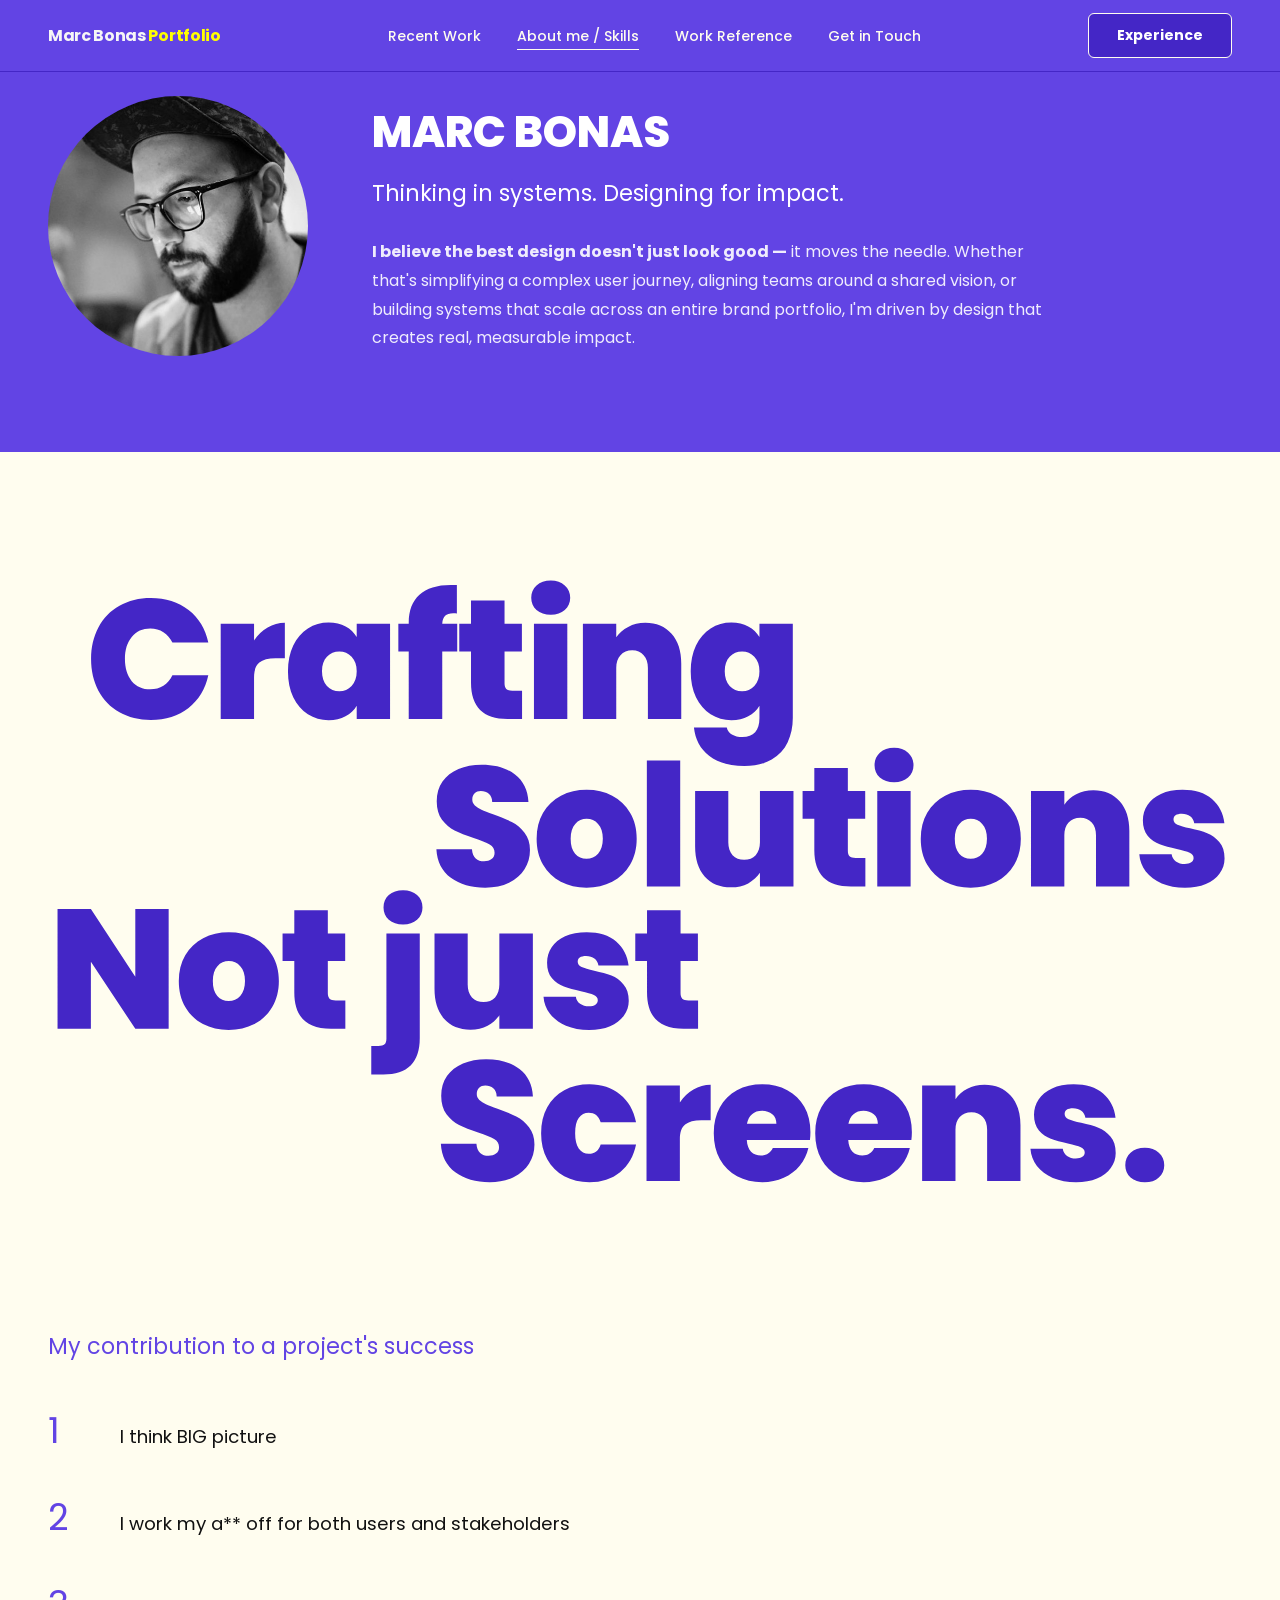
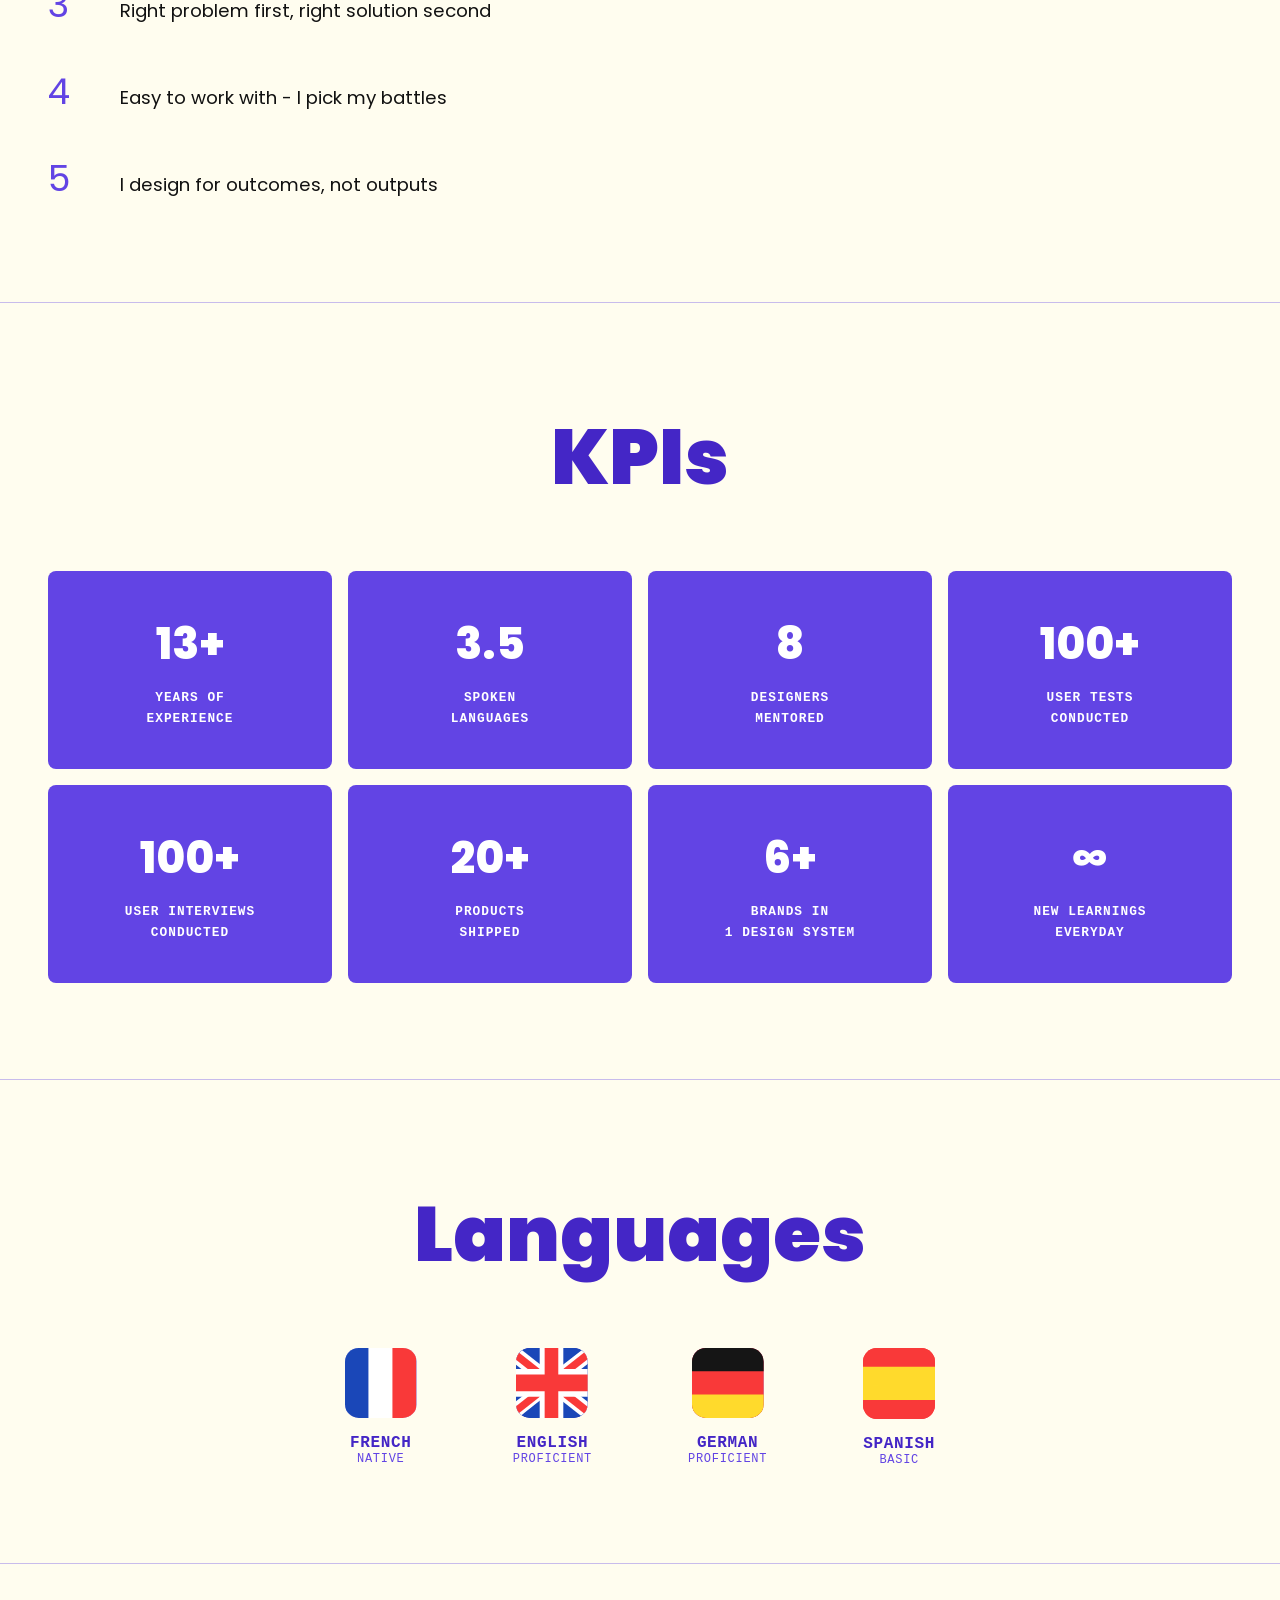
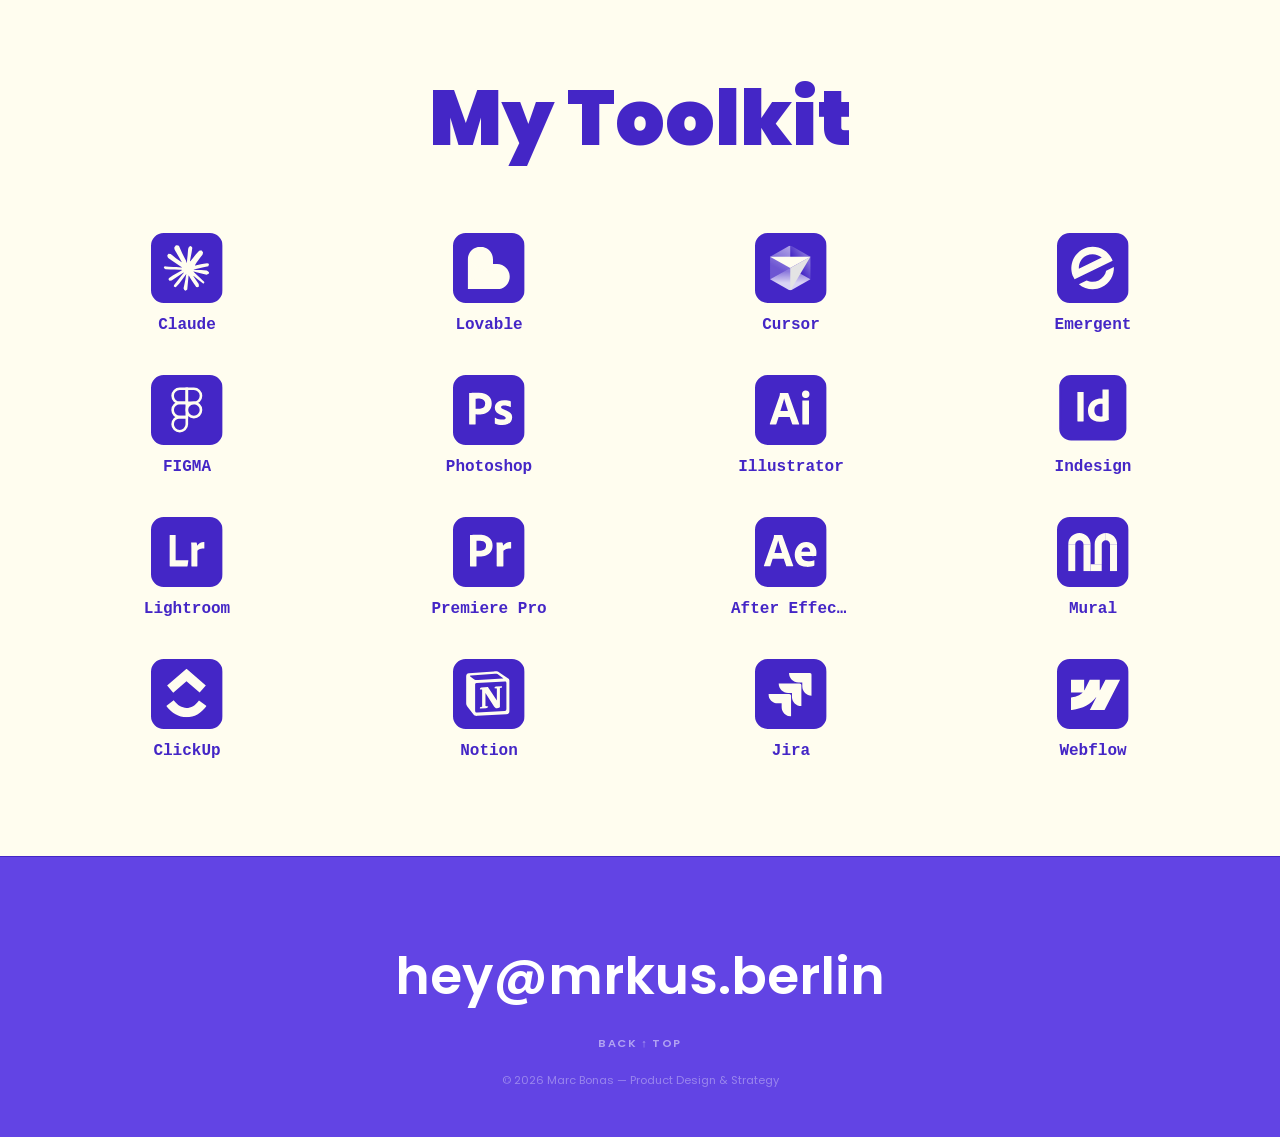
==== about.html @ 6477049e "Build out full case study, about, and work reference pages Adds the remaining case studies (Backen.d" ====
<!DOCTYPE html>
<html lang="en">
<head>
  <meta charset="UTF-8">
  <meta name="viewport" content="width=device-width, initial-scale=1.0">
  <title>Marc Bonas — About me / Skills</title>
  <link rel="preconnect" href="https://fonts.googleapis.com">
  <link rel="preconnect" href="https://fonts.gstatic.com" crossorigin>
  <link href="https://fonts.googleapis.com/css2?family=Poppins:ital,wght@0,400;0,500;0,600;0,700;0,800;0,900;1,700&display=swap" rel="stylesheet">
  <link rel="stylesheet" href="css/style.css">
</head>
<body>

  <!-- NAVBAR -->
  <nav class="navbar">
    <a href="index.html" class="logo">Marc Bonas <span class="logo-accent">Portfolio</span></a>
    <ul class="nav-links">
      <li><a href="index.html#recent-work">Recent Work</a></li>
      <li><a href="about.html">About me / Skills</a></li>
      <li><a href="work-reference.html">Work Reference</a></li>
      <li><a href="mailto:hey@mrkus.berlin">Get in Touch</a></li>
    </ul>
    <a href="cv.html" class="btn-nav">Experience</a>
    <button class="hamburger" aria-label="Toggle menu">
      <span></span><span></span><span></span>
    </button>
  </nav>

  <!-- HERO -->
  <section class="am-hero">
    <img class="am-photo" src="assets/images/profile.png" alt="Marc Bonas">
    <div class="am-hero-text">
      <h1>MARC BONAS</h1>
      <p class="am-tagline">Thinking in systems. Designing for impact.</p>
      <p class="am-bio"><strong>I believe the best design doesn't just look good —</strong> it moves the needle. Whether that's simplifying a complex user journey, aligning teams around a shared vision, or building systems that scale across an entire brand portfolio, I'm driven by design that creates real, measurable impact.</p>
    </div>
  </section>

  <!-- CRAFTING SOLUTIONS NOT JUST SCREENS (SVG) -->
  <section class="am-headline">
    <img class="am-headline-svg" src="assets/images/solutions-screens.svg" alt="Crafting Solutions Not Just Screens.">
  </section>

  <!-- CONTRIBUTION LIST -->
  <section class="am-contribution">
    <div class="am-contribution-inner">
      <p class="am-contribution-sub">My contribution to a project's success</p>
      <ol class="am-list">
        <li><span class="am-list-num">1</span><span class="am-list-text">I think BIG picture</span></li>
        <li><span class="am-list-num">2</span><span class="am-list-text">I work my a** off for both users and stakeholders</span></li>
        <li><span class="am-list-num">3</span><span class="am-list-text">Right problem first, right solution second</span></li>
        <li><span class="am-list-num">4</span><span class="am-list-text">Easy to work with - I pick my battles</span></li>
        <li><span class="am-list-num">5</span><span class="am-list-text">I design for outcomes, not outputs</span></li>
      </ol>
    </div>
  </section>

  <hr class="am-divider">

  <!-- KPIS -->
  <section class="am-kpis">
    <div class="am-kpis-inner">
      <h2>KPIs</h2>
      <div class="am-kpi-grid">
        <div class="am-kpi-card">
          <p class="am-kpi-val">13+</p>
          <p class="am-kpi-label">Years of<br>experience</p>
        </div>
        <div class="am-kpi-card">
          <p class="am-kpi-val">3.5</p>
          <p class="am-kpi-label">Spoken<br>languages</p>
        </div>
        <div class="am-kpi-card">
          <p class="am-kpi-val">8</p>
          <p class="am-kpi-label">Designers<br>mentored</p>
        </div>
        <div class="am-kpi-card">
          <p class="am-kpi-val">100+</p>
          <p class="am-kpi-label">User tests<br>conducted</p>
        </div>
        <div class="am-kpi-card">
          <p class="am-kpi-val">100+</p>
          <p class="am-kpi-label">User interviews<br>conducted</p>
        </div>
        <div class="am-kpi-card">
          <p class="am-kpi-val">20+</p>
          <p class="am-kpi-label">Products<br>shipped</p>
        </div>
        <div class="am-kpi-card">
          <p class="am-kpi-val">6+</p>
          <p class="am-kpi-label">Brands in<br>1 design system</p>
        </div>
        <div class="am-kpi-card">
          <p class="am-kpi-val">∞</p>
          <p class="am-kpi-label">New learnings<br>everyday</p>
        </div>
      </div>
    </div>
  </section>

  <hr class="am-divider">

  <!-- LANGUAGES -->
  <section class="am-languages">
    <div class="am-languages-inner">
      <h2>Languages</h2>
      <div class="am-lang-grid">
        <div class="am-lang-item">
          <img class="am-flag" src="assets/images/flags/french_flag.svg" alt="French flag">
          <p class="am-lang-name">French</p>
          <p class="am-lang-level">Native</p>
        </div>
        <div class="am-lang-item">
          <img class="am-flag" src="assets/images/flags/english_flag.svg" alt="English flag">
          <p class="am-lang-name">English</p>
          <p class="am-lang-level">Proficient</p>
        </div>
        <div class="am-lang-item">
          <img class="am-flag" src="assets/images/flags/german_flag.svg" alt="German flag">
          <p class="am-lang-name">German</p>
          <p class="am-lang-level">Proficient</p>
        </div>
        <div class="am-lang-item">
          <img class="am-flag" src="assets/images/flags/spanish_flag.svg" alt="Spanish flag">
          <p class="am-lang-name">Spanish</p>
          <p class="am-lang-level">Basic</p>
        </div>
      </div>
    </div>
  </section>

  <hr class="am-divider">

  <!-- MY TOOLKIT -->
  <section class="am-toolkit">
    <div class="am-toolkit-inner">
      <h2>My Toolkit</h2>
      <div class="am-tool-grid">
        <div class="am-tool-item"><img src="assets/toolkit/svg/claude.svg" alt="Claude"><p>Claude</p></div>
        <div class="am-tool-item"><img src="assets/toolkit/svg/lovable.svg" alt="Lovable"><p>Lovable</p></div>
        <div class="am-tool-item"><img src="assets/toolkit/svg/cursor.svg" alt="Cursor"><p>Cursor</p></div>
        <div class="am-tool-item"><img src="assets/toolkit/svg/emergent.svg" alt="Emergent"><p>Emergent</p></div>
        <div class="am-tool-item"><img src="assets/toolkit/svg/figma.svg" alt="Figma"><p>FIGMA</p></div>
        <div class="am-tool-item"><img src="assets/toolkit/svg/photoshop.svg" alt="Photoshop"><p>Photoshop</p></div>
        <div class="am-tool-item"><img src="assets/toolkit/svg/illustrator.svg" alt="Illustrator"><p>Illustrator</p></div>
        <div class="am-tool-item"><img src="assets/toolkit/svg/indesign.svg" alt="Indesign"><p>Indesign</p></div>
        <div class="am-tool-item"><img src="assets/toolkit/svg/lightroom-classic.svg" alt="Lightroom"><p>Lightroom</p></div>
        <div class="am-tool-item"><img src="assets/toolkit/svg/premiere.svg" alt="Premiere Pro"><p>Premiere Pro</p></div>
        <div class="am-tool-item"><img src="assets/toolkit/svg/after-effects.svg" alt="After Effects"><p>After Effects</p></div>
        <div class="am-tool-item"><img src="assets/toolkit/svg/mural.svg" alt="Mural"><p>Mural</p></div>
        <div class="am-tool-item"><img src="assets/toolkit/svg/clickup.svg" alt="ClickUp"><p>ClickUp</p></div>
        <div class="am-tool-item"><img src="assets/toolkit/svg/notion.svg" alt="Notion"><p>Notion</p></div>
        <div class="am-tool-item"><img src="assets/toolkit/svg/jira.svg" alt="Jira"><p>Jira</p></div>
        <div class="am-tool-item"><img src="assets/toolkit/svg/webflow.svg" alt="Webflow"><p>Webflow</p></div>
      </div>
    </div>
  </section>

  <!-- FOOTER -->
  <footer class="footer">
    <a href="mailto:hey@mrkus.berlin" class="footer-email">hey@mrkus.berlin</a>
    <a href="#top" class="back-top">BACK ↑ TOP</a>
    <p class="footer-copy">© 2026 Marc Bonas — Product Design & Strategy</p>
  </footer>

  <script src="js/main.js"></script>
</body>
</html>
---- css/style.css ----
:root {
  --purple: #6244E4;
  --purple-dark: #4426C6;
  --cream: #FFFDEF;
  --offwhite: #F6F6F6;
  --yellow: #FFFF00;
  --dark: #111111;
  --white: #ffffff;
  --muted: rgba(98, 68, 228, 0.35);
  --font: 'Poppins', sans-serif;
  --nav-h: 72px;
  --max-w: 1280px;
}

*, *::before, *::after { box-sizing: border-box; margin: 0; padding: 0; }

html { scroll-behavior: smooth; }

body {
  font-family: var(--font);
  background: var(--cream);
  color: var(--dark);
  overflow-x: hidden;
}

img { display: block; max-width: 100%; }

a { text-decoration: none; }

/* ─── NAVBAR ─────────────────────────────────────── */
.navbar {
  position: fixed;
  inset: 0 0 auto 0;
  z-index: 200;
  height: var(--nav-h);
  display: flex;
  align-items: center;
  justify-content: space-between;
  padding: 0 48px;
  background: var(--purple);
  border-bottom: 1px solid var(--purple-dark);
}

.logo {
  font-size: 1rem;
  font-weight: 700;
  color: var(--offwhite);
  letter-spacing: -0.02em;
  white-space: nowrap;
}

.logo-accent {
  color: var(--yellow);
}

.nav-links {
  display: flex;
  list-style: none;
  gap: 36px;
}

.nav-links a {
  font-size: 0.875rem;
  font-weight: 500;
  color: var(--cream);
  transition: color 0.2s;
  position: relative;
  padding-bottom: 2px;
}

.nav-links a::after {
  content: '';
  position: absolute;
  bottom: -2px;
  left: 0;
  right: 0;
  height: 1.5px;
  background: var(--cream);
  transform: scaleX(0);
  transition: transform 0.2s;
}

.nav-links a:hover { color: var(--yellow); }
.nav-links a:hover::after { transform: scaleX(0); }
.nav-links a.active::after { transform: scaleX(1); }

.btn-nav {
  display: inline-flex;
  align-items: center;
  padding: 11px 28px;
  border: 1px solid var(--cream);
  border-radius: 6px;
  font-family: var(--font);
  font-size: 0.875rem;
  font-weight: 700;
  background: var(--purple-dark);
  color: var(--white);
  transition: opacity 0.2s;
  white-space: nowrap;
}

.btn-nav:hover {
  opacity: 0.85;
}

.hamburger {
  display: none;
  flex-direction: column;
  gap: 5px;
  background: none;
  border: none;
  cursor: pointer;
  padding: 6px;
}

.hamburger span {
  display: block;
  width: 24px;
  height: 2px;
  background: var(--cream);
  border-radius: 2px;
  transition: all 0.3s;
}

/* ─── HERO ───────────────────────────────────────── */
.hero {
  padding: calc(var(--nav-h) + 96px) 48px 96px;
  background: var(--cream);
}

.hero-inner { max-width: var(--max-w); margin: 0 auto; }

.label {
  display: block;
  font-size: 0.7rem;
  font-weight: 600;
  letter-spacing: 0.14em;
  text-transform: uppercase;
  color: var(--purple-dark);
  margin-bottom: 28px;
}

.hero-text {
  font-size: clamp(1.75rem, 3.4vw, 3.375rem);
  font-weight: 500;
  line-height: 1.3;
  color: var(--purple-dark);
  max-width: 960px;
}

/* ─── SKILLS ─────────────────────────────────────── */
.skills {
  background: var(--purple);
  padding: 72px 48px;
}

.skills-inner { max-width: var(--max-w); margin: 0 auto; }

.skills-intro {
  font-size: 1.1rem;
  font-weight: 700;
  letter-spacing: 0.02em;
  color: var(--yellow);
  margin-bottom: 28px;
}

.tags {
  display: flex;
  flex-wrap: wrap;
  gap: 10px;
}

.tag {
  display: inline-block;
  padding: 9px 20px;
  border: 1px solid var(--cream);
  border-radius: 100px;
  font-size: 0.8rem;
  font-weight: 500;
  color: var(--cream);
  transition: background 0.2s;
}

.tag:hover { background: rgba(255,255,255,0.12); }

/* ─── CASE STUDIES ───────────────────────────────── */
.case-grid {
  display: grid;
  grid-template-columns: 1fr 1fr;
}

.case-card {
  position: relative;
  display: block;
  overflow: hidden;
  aspect-ratio: 4 / 3;
}

.case-card img {
  width: 100%;
  height: 100%;
  object-fit: cover;
  transition: transform 0.5s ease;
}

.case-card:hover img { transform: scale(1.05); }

.case-overlay {
  position: absolute;
  inset: 0;
  background: linear-gradient(to top, rgba(0,0,0,0.72) 0%, rgba(0,0,0,0.1) 55%, transparent 100%);
  display: flex;
  flex-direction: column;
  justify-content: flex-end;
  padding: 32px;
  transition: background 0.3s;
}

.case-card:hover .case-overlay {
  background: linear-gradient(to top, rgba(68,38,198,0.92) 0%, rgba(98,68,228,0.4) 55%, transparent 100%);
}

.case-cat {
  font-size: 0.7rem;
  font-weight: 700;
  letter-spacing: 0.12em;
  text-transform: uppercase;
  color: var(--yellow);
  margin-bottom: 8px;
}

.case-title {
  font-size: 1.2rem;
  font-weight: 500;
  color: var(--offwhite);
  line-height: 1.3;
  margin-bottom: 8px;
}

.case-tags {
  font-size: 0.78rem;
  color: var(--offwhite);
  font-weight: 400;
  opacity: 0.85;
}

/* ─── COMPANIES ──────────────────────────────────── */
.companies {
  background: var(--cream);
  padding: 104px 48px;
  text-align: center;
}

.companies-inner { max-width: var(--max-w); margin: 0 auto; }

.section-title {
  font-size: clamp(1.75rem, 3vw, 2.5rem);
  font-weight: 600;
  color: var(--purple);
  margin-bottom: 10px;
}

.section-sub {
  font-size: 1rem;
  font-weight: 500;
  color: var(--purple);
  margin-bottom: 64px;
}

.logos-grid {
  display: flex;
  flex-wrap: wrap;
  justify-content: center;
  align-items: center;
  gap: 36px 56px;
  max-width: 880px;
  margin: 0 auto;
}

.logos-grid img {
  height: 32px;
  width: auto;
  object-fit: contain;
}

/* ─── FOOTER ─────────────────────────────────────── */
.footer {
  background: var(--purple);
  padding: 80px 48px 48px;
  display: flex;
  flex-direction: column;
  align-items: center;
  gap: 20px;
  text-align: center;
  border-top: 1px solid var(--purple-dark);
}

.footer-email {
  font-size: clamp(1.75rem, 4.5vw, 3.25rem);
  font-weight: 600;
  color: white;
  transition: opacity 0.2s;
}

.footer-email:hover { opacity: 0.75; }

.back-top {
  font-size: 0.7rem;
  font-weight: 600;
  letter-spacing: 0.12em;
  color: rgba(255,255,255,0.5);
  transition: color 0.2s;
}

.back-top:hover { color: white; }

.footer-copy {
  font-size: 0.7rem;
  color: rgba(255,255,255,0.35);
}

/* ─── ABOUT PAGE ─────────────────────────────────── */
.about-hero {
  background: var(--purple);
  padding: calc(var(--nav-h) + 56px) 48px 56px;
}

.about-hero-inner {
  max-width: var(--max-w);
  margin: 0 auto;
  display: flex;
  align-items: center;
  gap: 32px;
}

.about-avatar {
  width: 100px;
  height: 100px;
  border-radius: 50%;
  object-fit: cover;
  flex-shrink: 0;
}

.about-hero-text h1 {
  font-size: 1.25rem;
  font-weight: 600;
  color: white;
  letter-spacing: 0.05em;
  text-transform: uppercase;
  margin-bottom: 4px;
}

.about-hero-text .tagline {
  font-size: 0.9rem;
  color: rgba(255,255,255,0.7);
  margin-bottom: 16px;
  font-weight: 500;
}

.about-hero-text p {
  font-size: 0.85rem;
  color: rgba(255,255,255,0.65);
  line-height: 1.7;
  max-width: 560px;
  font-style: italic;
}

.crafting {
  padding: 80px 48px;
  background: var(--cream);
}

.crafting-inner { max-width: var(--max-w); margin: 0 auto; }

.crafting h2 {
  font-size: clamp(3rem, 8vw, 6.5rem);
  font-weight: 900;
  color: var(--dark);
  line-height: 1.0;
  letter-spacing: -0.03em;
}

.contribution {
  padding: 80px 48px;
  background: var(--cream);
  border-top: 1px solid rgba(91,69,245,0.1);
}

.contribution-inner {
  max-width: var(--max-w);
  margin: 0 auto;
}

.contribution h3 {
  font-size: 0.85rem;
  color: rgba(17,17,17,0.5);
  font-weight: 500;
  text-align: center;
  margin-bottom: 40px;
}

.contribution ol {
  list-style: none;
  display: flex;
  flex-direction: column;
  gap: 0;
  max-width: 560px;
  margin: 0 auto;
}

.contribution ol li {
  display: flex;
  align-items: baseline;
  gap: 16px;
  font-size: 1rem;
  font-weight: 500;
  color: var(--dark);
  padding: 14px 0;
  border-bottom: 1px solid rgba(91,69,245,0.1);
}

.contribution ol li:last-child { border-bottom: none; }

.contribution ol li .num {
  font-size: 0.8rem;
  color: var(--purple);
  font-weight: 600;
  min-width: 16px;
}

.kpis {
  padding: 80px 48px;
  background: var(--cream);
}

.kpis-inner {
  max-width: var(--max-w);
  margin: 0 auto;
}

.kpis h2 {
  font-size: clamp(1.75rem, 3vw, 2.5rem);
  font-weight: 600;
  color: var(--purple);
  text-align: center;
  margin-bottom: 40px;
}

.kpi-grid {
  display: grid;
  grid-template-columns: repeat(4, 1fr);
  gap: 16px;
}

.kpi-card {
  border-radius: 8px;
  padding: 32px 24px;
  display: flex;
  flex-direction: column;
  gap: 8px;
}

.kpi-card:nth-child(1) { background: #4A36D4; }
.kpi-card:nth-child(2) { background: #6B5AF5; }
.kpi-card:nth-child(3) { background: #8F82F5; }
.kpi-card:nth-child(4) { background: #C8C2F8; }

.kpi-card .kpi-val {
  font-size: 2rem;
  font-weight: 800;
  color: white;
  line-height: 1;
}

.kpi-card .kpi-label {
  font-size: 0.7rem;
  font-weight: 500;
  color: rgba(255,255,255,0.65);
  text-transform: uppercase;
  letter-spacing: 0.08em;
}

.languages {
  padding: 80px 48px;
  background: var(--cream);
  text-align: center;
  border-top: 1px solid rgba(91,69,245,0.1);
}

.languages-inner { max-width: var(--max-w); margin: 0 auto; }

.languages h2 {
  font-size: clamp(1.75rem, 3vw, 2.5rem);
  font-weight: 600;
  color: var(--purple);
  margin-bottom: 40px;
}

.lang-list {
  display: flex;
  justify-content: center;
  gap: 64px;
}

.lang-item {
  display: flex;
  flex-direction: column;
  gap: 4px;
}

.lang-name {
  font-size: 0.7rem;
  font-weight: 700;
  letter-spacing: 0.1em;
  text-transform: uppercase;
  color: var(--purple);
}

.lang-level {
  font-size: 0.7rem;
  color: var(--muted);
  font-weight: 500;
}

.toolkit {
  padding: 80px 48px;
  background: var(--cream);
  text-align: center;
  border-top: 1px solid rgba(91,69,245,0.1);
}

.toolkit-inner { max-width: var(--max-w); margin: 0 auto; }

.toolkit h2 {
  font-size: clamp(1.75rem, 3vw, 2.5rem);
  font-weight: 600;
  color: var(--purple);
  margin-bottom: 40px;
}

.tool-grid {
  display: grid;
  grid-template-columns: repeat(4, 1fr);
  gap: 24px;
  max-width: 480px;
  margin: 0 auto;
}

.tool-item {
  display: flex;
  flex-direction: column;
  align-items: center;
  gap: 8px;
}

.tool-item img {
  width: 56px;
  height: 56px;
  object-fit: contain;
  border-radius: 12px;
}

.tool-item span {
  font-size: 0.65rem;
  font-weight: 600;
  letter-spacing: 0.06em;
  text-transform: uppercase;
  color: var(--muted);
}

/* ─── CASE STUDY PAGE ────────────────────────────── */
.cs-hero {
  position: relative;
  min-height: 640px;
  display: flex;
  align-items: flex-start;
  overflow: hidden;
}

.cs-hero-bg {
  position: absolute;
  inset: 0;
  width: 100%;
  height: 100%;
  object-fit: cover;
  object-position: center;
  z-index: 0;
}

.cs-hero-content {
  --hero-accent: white;
  --hero-shadow: 0 2px 12px rgba(0,0,0,0.3);
  position: relative;
  z-index: 2;
  width: 100%;
  max-width: var(--max-w);
  margin: 0 auto;
  padding: calc(var(--nav-h) + 48px) 48px 0;
  display: flex;
  flex-direction: column;
  align-items: center;
  gap: 10px;
}

.cs-hero-content.accent-biteme { --hero-accent: var(--purple); --hero-shadow: none; }
.cs-hero-content.accent-oetker { --hero-accent: #164498; --hero-shadow: none; }

.cs-hero-name {
  font-size: clamp(2.5rem, 6vw, 4rem);
  font-weight: 900;
  color: white;
  letter-spacing: 0.02em;
  text-shadow: 0 4px 24px rgba(0,0,0,0.35);
}

.cs-hero-logo-img {
  width: 100%;
  max-width: 200px;
  height: auto;
}

.cs-hero-divider {
  width: 48px;
  height: 2px;
  background: var(--hero-accent);
  margin: 6px 0 2px;
}

.cs-hero-subtitle {
  font-size: 0.75rem;
  font-weight: 700;
  letter-spacing: 0.16em;
  text-transform: uppercase;
  color: var(--hero-accent);
  text-shadow: var(--hero-shadow);
}

.cs-recap {
  text-align: center;
  margin-bottom: 56px;
}

.cs-recap-title {
  font-size: 1.75rem;
  font-weight: 600;
  color: var(--dark);
  margin-bottom: 4px;
}

.cs-recap-subtitle {
  font-size: 0.85rem;
  color: rgba(17,17,17,0.5);
}

.cs-meta {
  background: var(--cream);
  padding: 72px 48px;
}

.cs-meta-inner {
  max-width: var(--max-w);
  margin: 0 auto;
  display: grid;
  grid-template-columns: 1fr 300px;
  gap: 64px;
  align-items: start;
}

.cs-meta-main {
  display: flex;
  flex-direction: column;
  gap: 40px;
}

.cs-meta-row {
  display: grid;
  grid-template-columns: 1fr 1fr;
  gap: 48px;
}

.cs-meta-side {
  display: flex;
  flex-direction: column;
  gap: 32px;
}

.meta-label {
  display: block;
  font-size: 0.65rem;
  font-weight: 700;
  letter-spacing: 0.12em;
  text-transform: uppercase;
  color: var(--purple);
  margin-bottom: 8px;
}

.meta-val {
  font-size: 0.85rem;
  font-weight: 500;
  color: var(--dark);
  line-height: 1.6;
}

.cs-meta p {
  font-size: 0.9rem;
  line-height: 1.8;
  color: rgba(17,17,17,0.7);
}

.cs-challenge h4 {
  font-size: 0.65rem;
  font-weight: 700;
  letter-spacing: 0.12em;
  text-transform: uppercase;
  color: var(--purple);
  margin-bottom: 12px;
}

.cs-challenge p {
  font-size: 0.9rem;
  line-height: 1.8;
  color: rgba(17,17,17,0.7);
}

.cs-jump {
  background: var(--purple);
  padding: 40px 48px;
  display: flex;
  flex-direction: column;
  align-items: center;
  gap: 20px;
}

.cs-jump-label {
  text-align: center;
  font-size: 0.75rem;
  font-weight: 700;
  letter-spacing: 0.14em;
  text-transform: uppercase;
  color: var(--purple-dark);
}

.cs-jump-links {
  display: flex;
  justify-content: center;
  gap: 48px;
}

.cs-jump-links a {
  font-size: 0.875rem;
  font-weight: 600;
  color: rgba(255,255,255,1);
  transition: color 0.2s;
}

.cs-jump-links a:hover { color: var(--yellow); }

.cs-section {
  padding: 96px 48px;
  background: var(--cream);
}

.cs-section-inner {
  max-width: var(--max-w);
  margin: 0 auto;
}

.cs-section h2 {
  font-size: clamp(3rem, 7.2vw, 6rem);
  font-weight: 900;
  color: var(--purple);
  text-align: center;
  margin-bottom: 72px;
}

.cs-feature {
  display: flex;
  flex-direction: column;
  gap: 40px;
  margin-bottom: 80px;
}

.cs-feature img {
  width: 100%;
  display: block;
}

.cs-feature-text h3 {
  font-size: 1.5rem;
  font-weight: 600;
  text-transform: uppercase;
  color: var(--dark);
  margin-bottom: 16px;
}

.cs-feature-text p {
  font-size: 0.875rem;
  line-height: 1.8;
  color: rgba(17,17,17,0.65);
}

.cs-feature-text p + p { margin-top: 16px; }

.cs-role {
  display: grid;
  grid-template-columns: 280px 1fr;
  gap: 48px;
}

.cs-role-title {
  font-size: 1.75rem;
  font-weight: 600;
  color: var(--dark);
  line-height: 1.2;
}

.cs-role-text p {
  font-size: 0.9rem;
  line-height: 1.8;
  color: rgba(17,17,17,0.65);
}

.cs-role-text p + p { margin-top: 16px; }

/* Product feature blocks: text overlaid on a near-full-bleed image (tablet + desktop). */
.cs-feature.product {
  position: relative;
  width: 100vw;
  margin-left: calc(50% - 50vw);
  display: flex;
  align-items: center;
  min-height: 560px;
  margin-bottom: -220px;
}

.cs-feature.product .cs-feature-text {
  position: absolute;
  top: 18%;
  transform: translateY(-50%);
  max-width: 300px;
  z-index: 2;
  text-align: left;
}

.cs-feature.product.media-right .cs-feature-text {
  left: max(48px, calc((100vw - var(--max-w)) / 2 + 48px));
  margin-left: 40px;
}

.cs-feature.product.media-left .cs-feature-text {
  right: max(140px, calc((100vw - var(--max-w)) / 2 + 140px));
  margin-right: -20px;
}

.cs-feature.product .cs-feature-media { display: flex; }
.cs-feature.product .cs-feature-media img {
  display: block;
  width: 120vw;
  max-width: 1900px;
  height: auto;
}

.cs-feature.product.media-right .cs-feature-media { margin-left: auto; margin-right: -10px; }
.cs-feature.product.media-left .cs-feature-media { margin-right: auto; margin-left: -140px; }

/* Desktop only: tighten spacing between blocks further */
@media (min-width: 1200px) {
  .cs-feature.product { margin-bottom: -370px; }
}

/* Mobile only: drop the overlay entirely, stack text then mockup. Tablet keeps the desktop overlay layout. */
@media (max-width: 900px) {
  .cs-feature.product {
    position: static;
    width: auto;
    margin-left: 0;
    min-height: 0;
    display: flex;
    flex-direction: column;
    align-items: stretch;
    gap: 24px;
    margin-bottom: 80px;
  }
  .cs-feature.product .cs-feature-text {
    position: static;
    transform: none;
    max-width: none;
    left: auto;
    right: auto;
    margin: 0;
    order: 1;
  }
  .cs-feature.product .cs-feature-media { order: 2; }
  .cs-feature.product .cs-feature-media img { width: 100%; max-width: 100%; }
  .cs-feature.product.media-right .cs-feature-media,
  .cs-feature.product.media-left .cs-feature-media { margin: 0; }
}

/* ─── NUMBERED STEPS (e.g. BiteMe) ───────────────── */
.cs-steps {
  display: flex;
  flex-direction: column;
  gap: 64px;
  margin-bottom: 80px;
}

.cs-step {
  display: grid;
  grid-template-columns: 80px 1fr;
  gap: 32px;
}

.cs-step-num {
  font-size: 3rem;
  font-weight: 800;
  color: var(--yellow);
  line-height: 1;
  -webkit-text-stroke: 1.5px var(--purple);
}

.cs-step-content h3 {
  font-size: 1.4rem;
  font-weight: 600;
  color: var(--dark);
  margin-bottom: 12px;
}

.cs-step-content p {
  font-size: 0.9rem;
  line-height: 1.8;
  color: rgba(17,17,17,0.65);
  max-width: 620px;
  margin-bottom: 24px;
}

.cs-step-content img {
  width: 100%;
  max-width: 560px;
  display: block;
}

/* ─── ADVANTAGES ROW (e.g. BiteMe) ───────────────── */
.cs-advantages {
  display: grid;
  grid-template-columns: repeat(3, 1fr);
  gap: 32px;
  margin-bottom: 80px;
}

.cs-advantage img {
  width: 32px;
  height: 32px;
  margin-bottom: 16px;
}

.cs-advantage h4 {
  font-size: 1rem;
  font-weight: 600;
  color: var(--purple);
  margin-bottom: 10px;
}

.cs-advantage p {
  font-size: 0.85rem;
  line-height: 1.7;
  color: rgba(17,17,17,0.65);
}

/* ─── LEARNINGS (discontinued projects) ─────────── */
.cs-learnings-text {
  max-width: 720px;
  margin: 0 auto;
  text-align: center;
  font-size: 1rem;
  line-height: 1.85;
  color: rgba(17,17,17,0.7);
}

@media (max-width: 900px) {
  .cs-step { grid-template-columns: 48px 1fr; gap: 20px; }
  .cs-step-num { font-size: 2rem; }
  .cs-advantages { grid-template-columns: 1fr; gap: 32px; }
}

/* ─── VISUAL CASE STUDY (full PDF page, sits between Product and Impact/Learnings) ─── */
.cs-visual-case {
  width: 100vw;
  margin-left: calc(50% - 50vw);
  overflow: hidden;
}

.cs-visual-case-img { display: block; width: 100%; transform: scale(1.04); }

/* Parallax drift is applied via inline transform in JS (which includes the scale above) — let opacity-only fade handle the entrance. */
.cs-visual-case-img.fade-up { transition: opacity 0.65s ease; }

.cs-vc-block {
  position: relative;
  padding: 100px 48px;
}

.cs-vc-block.yellow { background: var(--yellow); }
.cs-vc-block.purple { background: var(--purple); }
.cs-vc-block.cream { background: var(--cream); }

.cs-vc-block.has-circle::before {
  content: '';
  position: absolute;
  top: -60px;
  left: 0;
  width: 160px;
  height: 160px;
  border-radius: 50%;
  background: var(--yellow);
  z-index: 1;
}

.cs-vc-inner {
  max-width: var(--max-w);
  margin: 0 auto;
  position: relative;
  z-index: 2;
  display: flex;
  align-items: center;
  gap: 64px;
}

.cs-vc-block.media-right .cs-vc-inner { flex-direction: row; }
.cs-vc-block.media-left .cs-vc-inner { flex-direction: row-reverse; }
.cs-vc-block.center .cs-vc-inner { justify-content: center; text-align: center; }

.cs-vc-text { flex: 1; max-width: 460px; }

.cs-vc-block.purple .cs-vc-text,
.cs-vc-block.purple .cs-vc-text p { color: white; }

.cs-vc-block.yellow .cs-vc-text,
.cs-vc-block.cream .cs-vc-text { color: var(--dark); }

.cs-vc-text h3 {
  font-size: 1.75rem;
  font-weight: 600;
  margin-bottom: 16px;
}

.cs-vc-text p {
  font-size: 0.95rem;
  line-height: 1.8;
  color: rgba(17,17,17,0.7);
}

.cs-vc-block.purple .cs-vc-text p { color: rgba(255,255,255,0.85); }

.cs-vc-media {
  flex: 1;
  position: relative;
  z-index: 5;
}

.cs-vc-media img {
  width: 100%;
  max-width: 420px;
  display: block;
}

.cs-vc-media.bleed-down { margin-bottom: -180px; }
.cs-vc-media.bleed-up { margin-top: -180px; }
.cs-vc-media.bleed-both { margin-top: -180px; margin-bottom: -180px; }

.cs-vc-logo-vert {
  flex: 0 0 auto;
  max-width: 140px;
  align-self: stretch;
  display: flex;
  align-items: center;
}

.cs-vc-logo-vert img { width: 100%; height: auto; }

@media (max-width: 900px) {
  .cs-vc-block { padding: 64px 24px; }
  .cs-vc-inner { flex-direction: column !important; gap: 32px; text-align: center; }
  .cs-vc-text { max-width: none; }
  .cs-vc-media.bleed-down,
  .cs-vc-media.bleed-up,
  .cs-vc-media.bleed-both { margin: 0; }
  .cs-vc-media img { max-width: 320px; margin: 0 auto; }
  .cs-vc-block.has-circle::before { width: 90px; height: 90px; top: -30px; }
}

/* ─── FEATURE SHOWCASE (e.g. GH Go screen-by-screen walkthrough) ── */
.cs-showcase {
  --showcase-accent: var(--purple);
  display: flex;
  align-items: center;
  gap: 64px;
  padding: 80px 48px;
  background: var(--cream);
}

.cs-showcase.dark { background: var(--showcase-accent); }
.cs-showcase.accent-pink { --showcase-accent: #F94D66; }
.cs-showcase.accent-orange { --showcase-accent: #D9581F; }

.cs-showcase-text { flex: 1; max-width: 420px; }
.cs-showcase-media { flex: 1; display: flex; justify-content: center; }
.cs-showcase-media img { width: 100%; max-width: 420px; display: block; }

.cs-showcase-text h3 {
  font-size: 1.75rem;
  font-weight: 700;
  color: var(--dark);
  margin-bottom: 16px;
}

.cs-showcase.dark .cs-showcase-text h3 { color: white; }

.cs-showcase-text p {
  font-size: 1rem;
  line-height: 1.7;
  color: rgba(17,17,17,0.65);
}

.cs-showcase.dark .cs-showcase-text p { color: rgba(255,255,255,0.85); }

.cs-showcase.media-left { flex-direction: row-reverse; }

/* One-off oversized-mockup treatment (Design System Product blocks), matching the PDF reference. */
.cs-showcase.big-mockups { padding: 0 48px; }
.cs-showcase-media img.big-img { width: 130%; max-width: 600px; }
.cs-showcase-media img.big-img-2 { width: 180%; max-width: 900px; transform: translateX(-250px); }

.cs-showcase-text.shift-up { transform: translateY(-118px); }
.cs-showcase-text.shift-up.visible { transform: translateY(-150px); }
.cs-showcase-text.shift-up-more { transform: translateY(-218px); }
.cs-showcase-text.shift-up-more.visible { transform: translateY(-250px); }

@media (min-width: 901px) {
  .cs-showcase.big-mockups { padding: 150px; }
}

@media (max-width: 900px) {
  .cs-showcase.big-mockups { padding: 56px 24px; }
  .cs-showcase-media img.big-img,
  .cs-showcase-media img.big-img-2 { width: 100%; max-width: 420px; transform: none; }
  .cs-showcase-text.shift-up,
  .cs-showcase-text.shift-up.visible,
  .cs-showcase-text.shift-up-more,
  .cs-showcase-text.shift-up-more.visible { transform: none; }
}

.cs-showcase-callouts { flex: 1; max-width: 460px; display: flex; flex-direction: column; gap: 32px; }
.cs-showcase-callouts h3 {
  font-size: 1.75rem;
  font-weight: 700;
  color: var(--showcase-accent);
}
.cs-showcase.dark .cs-showcase-callouts h3 { color: white; }
.cs-showcase-callouts h4 {
  font-size: 1.1rem;
  font-weight: 700;
  color: var(--dark);
  margin-bottom: 8px;
}
.cs-showcase.dark .cs-showcase-callouts h4 { color: white; }
.cs-showcase-callouts p {
  font-size: 0.9rem;
  line-height: 1.7;
  color: rgba(17,17,17,0.65);
}
.cs-showcase.dark .cs-showcase-callouts p { color: rgba(255,255,255,0.85); }

@media (max-width: 900px) {
  .cs-showcase { flex-direction: column; padding: 56px 24px; gap: 32px; text-align: center; }
  .cs-showcase.media-left { flex-direction: column; }
  .cs-showcase-text { max-width: none; }
  .cs-showcase-callouts { max-width: none; text-align: left; }
}

.cs-impact {
  background: var(--cream);
  padding: 96px 48px 100px;
}

.cs-impact-inner { max-width: var(--max-w); margin: 0 auto; }

.cs-impact h2 {
  font-size: clamp(3rem, 7.2vw, 6rem);
  font-weight: 900;
  color: var(--purple);
  text-align: center;
  margin-bottom: 48px;
}

.impact-grid {
  display: grid;
  grid-template-columns: repeat(2, 1fr);
  gap: 16px;
}

.impact-card {
  background: var(--purple);
  border-radius: 8px;
  padding: 40px 36px;
  font-family: 'Courier New', Courier, monospace;
}

.impact-card .impact-val {
  font-family: var(--font);
  font-size: clamp(2.75rem, 5vw, 4rem);
  font-weight: 800;
  color: white;
  margin-bottom: 12px;
}

.impact-card .impact-label {
  font-size: 0.95rem;
  font-weight: 700;
  color: var(--yellow);
  text-transform: uppercase;
  letter-spacing: 0.04em;
  margin-bottom: 6px;
}

.impact-card .impact-sub {
  font-size: 0.8rem;
  color: rgba(255,255,255,0.65);
}

/* ─── PROCESS: BEFORE/AFTER COMPARE ─────────────── */
.cs-compare { margin-top: 96px; }

.cs-compare-heading {
  font-size: clamp(1.75rem, 3.5vw, 2.75rem);
  font-weight: 600;
  color: var(--purple);
  text-align: center;
  margin-bottom: 40px;
}

.cs-compare-tag {
  display: none;
  font-size: 0.7rem;
  font-weight: 800;
  letter-spacing: 0.14em;
  text-transform: uppercase;
  color: var(--purple);
  margin-bottom: 8px;
}

.cs-compare-grid {
  display: grid;
  grid-template-columns: 1fr 1fr;
  gap: 48px;
}

.cs-compare-label {
  font-size: 1rem;
  color: var(--dark);
  margin-bottom: 20px;
}

.cs-compare-label strong { font-weight: 700; }

.cs-compare-label em {
  font-style: italic;
  font-weight: 400;
  color: rgba(17,17,17,0.55);
}

.cs-compare-flow {
  display: flex;
  flex-wrap: wrap;
  align-items: center;
  gap: 12px;
  font-size: 1.05rem;
  color: rgba(17,17,17,0.75);
}

.cs-compare-flow .arrow { color: var(--purple); }

/* ─── VISUAL LANGUAGE / STYLE SCAPE ─────────────── */
.cs-stylescape {
  padding: 96px 48px;
  background: var(--cream);
}

.cs-stylescape-inner { max-width: var(--max-w); margin: 0 auto; }

.cs-stylescape h2 {
  font-size: clamp(2rem, 5vw, 4rem);
  font-weight: 900;
  color: var(--purple);
  text-align: center;
  margin-bottom: 16px;
}

.cs-stylescape-sub {
  font-size: 0.85rem;
  color: rgba(17,17,17,0.55);
  text-align: center;
  max-width: 560px;
  margin: 0 auto 56px;
  line-height: 1.7;
}

.stylescape-grid {
  display: grid;
  grid-template-columns: repeat(4, 1fr);
  grid-auto-rows: 180px;
  gap: 16px;
}

.stylescape-grid img {
  width: 100%;
  height: 100%;
  object-fit: cover;
  border-radius: 12px;
  box-shadow: 0 12px 40px rgba(0,0,0,0.08);
}

.stylescape-grid .wide { grid-column: span 2; }
.stylescape-grid .tall { grid-row: span 2; }

/* ─── CASE STUDY FOOTER (PREV / NEXT) ───────────── */
.cs-footer {
  background: var(--purple);
  padding: 40px 48px;
  display: flex;
  justify-content: space-between;
  align-items: center;
  border-top: 1px solid var(--purple-dark);
}

.cs-nav-link {
  display: flex;
  align-items: center;
  gap: 8px;
  font-size: 0.85rem;
  font-weight: 600;
  color: rgba(255,255,255,0.75);
  transition: color 0.2s;
}

.cs-nav-link:hover { color: white; }
.cs-nav-link.next { flex-direction: row-reverse; }

.other-projects {
  padding: 0 48px 80px;
  background: var(--cream);
}

.other-projects-inner { max-width: var(--max-w); margin: 0 auto; }

.other-projects-inner::before {
  content: '';
  display: block;
  width: 100%;
  height: 1px;
  background: rgba(98,68,228,0.15);
  margin: 0 0 70px;
}

.other-projects h3 {
  font-size: 1.25rem;
  font-weight: 500;
  color: var(--purple);
  text-align: center;
  margin-bottom: 32px;
}

.other-grid {
  display: grid;
  grid-template-columns: repeat(5, 1fr);
  gap: 16px;
}

.other-card {
  display: block;
  border-radius: 8px;
  overflow: hidden;
  aspect-ratio: 4/3;
  position: relative;
}

.other-card img {
  width: 100%;
  height: 100%;
  object-fit: cover;
  transition: transform 0.4s;
}

.other-card:hover img { transform: scale(1.05); }

.other-overlay {
  position: absolute;
  inset: 0;
  background: linear-gradient(to top, rgba(0,0,0,0.72) 0%, rgba(0,0,0,0.1) 55%, transparent 100%);
  display: flex;
  flex-direction: column;
  justify-content: flex-end;
  padding: 16px;
}

.other-cat {
  font-size: 0.6rem;
  font-weight: 700;
  letter-spacing: 0.1em;
  text-transform: uppercase;
  color: var(--yellow);
  margin-bottom: 4px;
}

.other-title {
  font-size: 0.9rem;
  font-weight: 500;
  color: white;
}

/* ─── CV PAGE ────────────────────────────────────── */
.cv-body {
  padding: calc(var(--nav-h) + 64px) 48px 96px;
  background: var(--cream);
}

.cv-inner {
  max-width: var(--max-w);
  margin: 0 auto;
}

.cv-section {
  display: grid;
  grid-template-columns: 280px 1fr;
  gap: 64px;
  padding: 32px 0;
}

.cv-section:first-child { padding-top: 0; }
.cv-section.divider { border-bottom: 1px solid rgba(91,69,245,0.12); }

.cv-left h2 {
  font-size: 1.5rem;
  font-weight: 600;
  color: var(--purple);
  line-height: 1.2;
  margin-bottom: 12px;
}

.cv-left .company {
  font-size: 0.85rem;
  font-weight: 600;
  color: var(--purple);
  margin-bottom: 4px;
}

.cv-left .period {
  font-size: 0.9rem;
  font-weight: 500;
  color: #444444;
  margin-bottom: 4px;
}

.cv-left .duration {
  font-size: 0.9rem;
  color: #787878;
}

.cv-left .explore-link {
  display: inline-flex;
  align-items: center;
  gap: 6px;
  margin-top: 16px;
  font-size: 0.85rem;
  font-weight: 700;
  color: var(--purple-dark);
  transition: gap 0.2s;
}

.cv-left .explore-link:hover { gap: 10px; }

.cv-right .role-intro {
  font-size: 0.95rem;
  line-height: 1.75;
  color: var(--purple);
  font-weight: 600;
  max-width: 620px;
}

.cv-right h3 {
  font-size: 1.15rem;
  font-weight: 500;
  color: #444444;
  margin-bottom: 16px;
}

.cv-right p {
  font-size: 0.9rem;
  line-height: 1.7;
  color: #787878;
  max-width: 700px;
}

.cv-right p + p { margin-top: 16px; }

.cv-right .role-sub {
  font-size: 0.9rem;
  color: #787878;
  line-height: 1.7;
}

/* ─── WORK REFERENCE PAGE ────────────────────────── */
.ref-hero {
  background: var(--purple);
  padding: calc(var(--nav-h) + 48px) 48px 48px;
  text-align: center;
}

.ref-hero h1 {
  font-size: 0.7rem;
  font-weight: 700;
  letter-spacing: 0.16em;
  text-transform: uppercase;
  color: rgba(255,255,255,0.6);
}

.ref-body {
  background: var(--purple);
  padding: 0 48px 80px;
}

.ref-inner {
  max-width: 800px;
  margin: 0 auto;
  display: flex;
  flex-direction: column;
  gap: 32px;
}

.ref-doc {
  background: white;
  border-radius: 8px;
  overflow: hidden;
  box-shadow: 0 8px 40px rgba(0,0,0,0.15);
}

.ref-doc iframe {
  width: 100%;
  height: 1120px;
  border: none;
  display: block;
}

/* ─── ANIMATIONS ─────────────────────────────────── */
.fade-up {
  opacity: 0;
  transform: translateY(32px);
  transition: opacity 0.65s ease, transform 0.65s ease;
}

.fade-up.visible {
  opacity: 1;
  transform: translateY(0);
}

.fade-up:nth-child(2) { transition-delay: 0.1s; }
.fade-up:nth-child(3) { transition-delay: 0.2s; }
.fade-up:nth-child(4) { transition-delay: 0.3s; }
.fade-up:nth-child(5) { transition-delay: 0.4s; }
.fade-up:nth-child(6) { transition-delay: 0.5s; }

/* ─── RESPONSIVE ─────────────────────────────────── */
@media (max-width: 900px) {
  .navbar { padding: 0 24px; }
  .nav-links { display: none; }
  .btn-nav { display: none; }
  .hamburger { display: flex; }

  .nav-links.open {
    display: flex;
    flex-direction: column;
    position: fixed;
    top: var(--nav-h);
    left: 0; right: 0;
    background: var(--purple);
    padding: 24px;
    gap: 20px;
    border-bottom: 1px solid var(--purple-dark);
    z-index: 199;
  }

  .hero { padding: calc(var(--nav-h) + 56px) 24px 56px; }
  .skills { padding: 48px 24px; }
  .companies { padding: 64px 24px; }
  .footer { padding: 56px 24px 40px; }
  .cv-body { padding: calc(var(--nav-h) + 64px) 24px 96px; }
  .cv-section { grid-template-columns: 30% 1fr; gap: 32px; }

  .cs-meta-inner { grid-template-columns: 1fr; gap: 32px; }
  .cs-meta-row { grid-template-columns: 1fr; gap: 24px; }
  .cs-meta-side { flex-direction: row; gap: 24px; }
  .cs-meta-side .cs-meta-block { flex: 1; }
  .cs-role { grid-template-columns: 1fr; gap: 16px; }
  .impact-grid { grid-template-columns: 1fr; }
  .kpi-grid { grid-template-columns: 1fr 1fr; }
  .tool-grid { grid-template-columns: repeat(3, 1fr); }
  .lang-list { gap: 32px; }
  .about-hero { padding: calc(var(--nav-h) + 32px) 24px 40px; }
  .crafting { padding: 56px 24px; }
  .contribution { padding: 56px 24px; }
  .kpis { padding: 56px 24px; }
  .languages { padding: 56px 24px; }
  .toolkit { padding: 56px 24px; }
  .cs-meta { padding: 56px 24px; }
  .cs-section { padding: 64px 24px; }
  .cs-jump { padding: 32px 24px; }
  .cs-jump-links { flex-wrap: wrap; gap: 20px; }
  .cs-impact { padding: 64px 24px 100px; }
  .ref-body { padding: 0 24px 56px; }
  .ref-doc iframe { height: 800px; }
  .cs-footer { padding: 32px 24px; }

  /* Before/After: swap centered heading for inline Before/After tags */
  .cs-compare-grid { grid-template-columns: 1fr; gap: 32px; }
  .cs-compare-heading { display: none; }
  .cs-compare-tag { display: block; }

  /* Other Projects: edge-to-edge snap carousel, inset margins on first/last card */
  .other-projects { padding: 0 0 56px; }
  .other-projects-inner::before { margin-left: 24px; margin-right: 24px; width: auto; }
  .other-grid {
    display: flex;
    grid-template-columns: none;
    overflow-x: auto;
    scroll-snap-type: x mandatory;
    scroll-padding-left: 24px;
    scroll-padding-right: 24px;
    gap: 16px;
    padding: 0 24px;
    margin: 0;
    -webkit-overflow-scrolling: touch;
  }
  .other-grid::-webkit-scrollbar { display: none; }
  .other-card {
    flex: 0 0 240px;
    scroll-snap-align: start;
  }
}

/* CV page + homepage case grid: keep multi-column down through tablet and mobile
   landscape, only collapse to one column on narrow mobile portrait screens. */
@media (max-width: 600px) {
  .cv-section { grid-template-columns: 1fr; gap: 24px; }
  .case-grid { grid-template-columns: 1fr; }
}

/* ─── WORK REFERENCE (letter pages with shadows on purple) ─── */
.wr-section {
  background: var(--purple);
  padding: 140px 48px;
  display: flex;
  flex-direction: column;
  align-items: center;
  gap: 64px;
}

.wr-page {
  display: block;
  width: 100%;
  max-width: 760px;
  border-radius: 2px;
  box-shadow: 0 40px 80px rgba(0,0,0,0.35);
}

@media (max-width: 900px) {
  .wr-section { padding: 80px 24px; gap: 40px; }
  .wr-page { box-shadow: 0 20px 40px rgba(0,0,0,0.3); }
}

/* ─── ABOUT ME / SKILLS ─── */
.am-hero {
  background: var(--purple);
  padding: 96px 48px;
  display: flex;
  align-items: center;
  gap: 64px;
  max-width: var(--max-w);
  margin: 0 auto;
}

.am-photo {
  flex: 0 0 auto;
  width: 260px;
  height: 260px;
  border-radius: 50%;
  object-fit: cover;
}

.am-hero-text { flex: 1; color: white; }

.am-hero-text h1 {
  font-size: clamp(2rem, 3.5vw, 2.75rem);
  font-weight: 800;
  margin-bottom: 12px;
}

.am-tagline {
  font-size: clamp(1.1rem, 2vw, 1.4rem);
  margin-bottom: 28px;
}

.am-bio {
  font-size: 1rem;
  line-height: 1.8;
  color: rgba(255,255,255,0.9);
  max-width: 680px;
}

.am-bio strong { font-weight: 700; }

.am-headline { background: var(--cream); padding: 80px 48px; text-align: center; }
.am-headline-svg { width: auto; height: auto; max-width: 100%; max-height: 80vh; }

.am-contribution { background: var(--cream); padding: 0 48px 96px; }
.am-contribution-inner { max-width: var(--max-w); margin: 0 auto; }

.am-contribution-sub {
  font-size: 1.4rem;
  color: var(--purple);
  margin-bottom: 40px;
}

.am-list { display: flex; flex-direction: column; gap: 32px; }
.am-list li { display: flex; align-items: baseline; gap: 32px; }

.am-list-num {
  font-size: 2.25rem;
  font-weight: 400;
  color: var(--purple);
  min-width: 40px;
}

.am-list-text { font-size: 1.15rem; color: var(--dark); }

.am-divider { border: none; border-top: 1px solid var(--muted); max-width: var(--max-w); margin: 0 auto; }

.am-kpis, .am-languages, .am-toolkit { background: var(--cream); padding: 96px 48px; }
.am-kpis-inner, .am-languages-inner, .am-toolkit-inner { max-width: var(--max-w); margin: 0 auto; }

.am-kpis h2, .am-languages h2, .am-toolkit h2 {
  font-size: clamp(2.75rem, 6vw, 5rem);
  font-weight: 900;
  color: var(--purple-dark);
  text-align: center;
  margin-bottom: 56px;
}

.am-kpi-grid {
  display: grid;
  grid-template-columns: repeat(4, 1fr);
  gap: 16px;
}

.am-kpi-card {
  background: var(--purple);
  border-radius: 8px;
  padding: 40px 24px;
  text-align: center;
}

.am-kpi-val {
  font-size: clamp(2rem, 3.5vw, 2.75rem);
  font-weight: 800;
  color: white;
  margin-bottom: 12px;
}

.am-kpi-label {
  font-family: 'Courier New', Courier, monospace;
  font-size: 0.8rem;
  font-weight: 700;
  color: white;
  text-transform: uppercase;
  letter-spacing: 0.08em;
  line-height: 1.6;
}

.am-lang-grid {
  display: flex;
  justify-content: center;
  gap: 96px;
}

.am-lang-item { text-align: center; }

.am-flag {
  display: block;
  width: 72px;
  height: auto;
  margin: 0 auto 16px;
}

.am-lang-name {
  font-family: 'Courier New', Courier, monospace;
  font-weight: 700;
  color: var(--purple-dark);
  text-transform: uppercase;
  letter-spacing: 0.04em;
}

.am-lang-level {
  font-family: 'Courier New', Courier, monospace;
  font-size: 0.75rem;
  color: var(--purple);
  text-transform: uppercase;
  letter-spacing: 0.06em;
}

.am-tool-grid {
  display: grid;
  grid-template-columns: repeat(4, 1fr);
  gap: 40px 24px;
  justify-items: center;
}

.am-tool-item {
  width: 120px;
  display: flex;
  flex-direction: column;
  align-items: center;
  text-align: center;
}

.am-tool-item img {
  width: 72px;
  height: 72px;
  object-fit: contain;
  margin-bottom: 12px;
}

.am-tool-item p {
  font-family: 'Courier New', Courier, monospace;
  font-weight: 700;
  color: var(--purple-dark);
  max-width: 100%;
  white-space: nowrap;
  overflow: hidden;
  text-overflow: ellipsis;
}

@media (max-width: 900px) {
  .am-hero { flex-direction: column; text-align: center; padding: 64px 24px; gap: 32px; }
  .am-hero-text { text-align: center; }
  .am-bio { max-width: none; }
  .am-photo { width: 220px; height: 220px; }
  .am-headline { padding: 48px 24px; }
  .am-contribution { padding: 0 24px 64px; }
  .am-kpis, .am-languages, .am-toolkit { padding: 64px 24px; }
  .am-lang-grid { gap: 32px; flex-wrap: wrap; }
  .am-tool-grid { grid-template-columns: repeat(4, 1fr); gap: 24px 12px; }
  .am-tool-item { width: auto; }
  .am-tool-item p { display: none; }
}
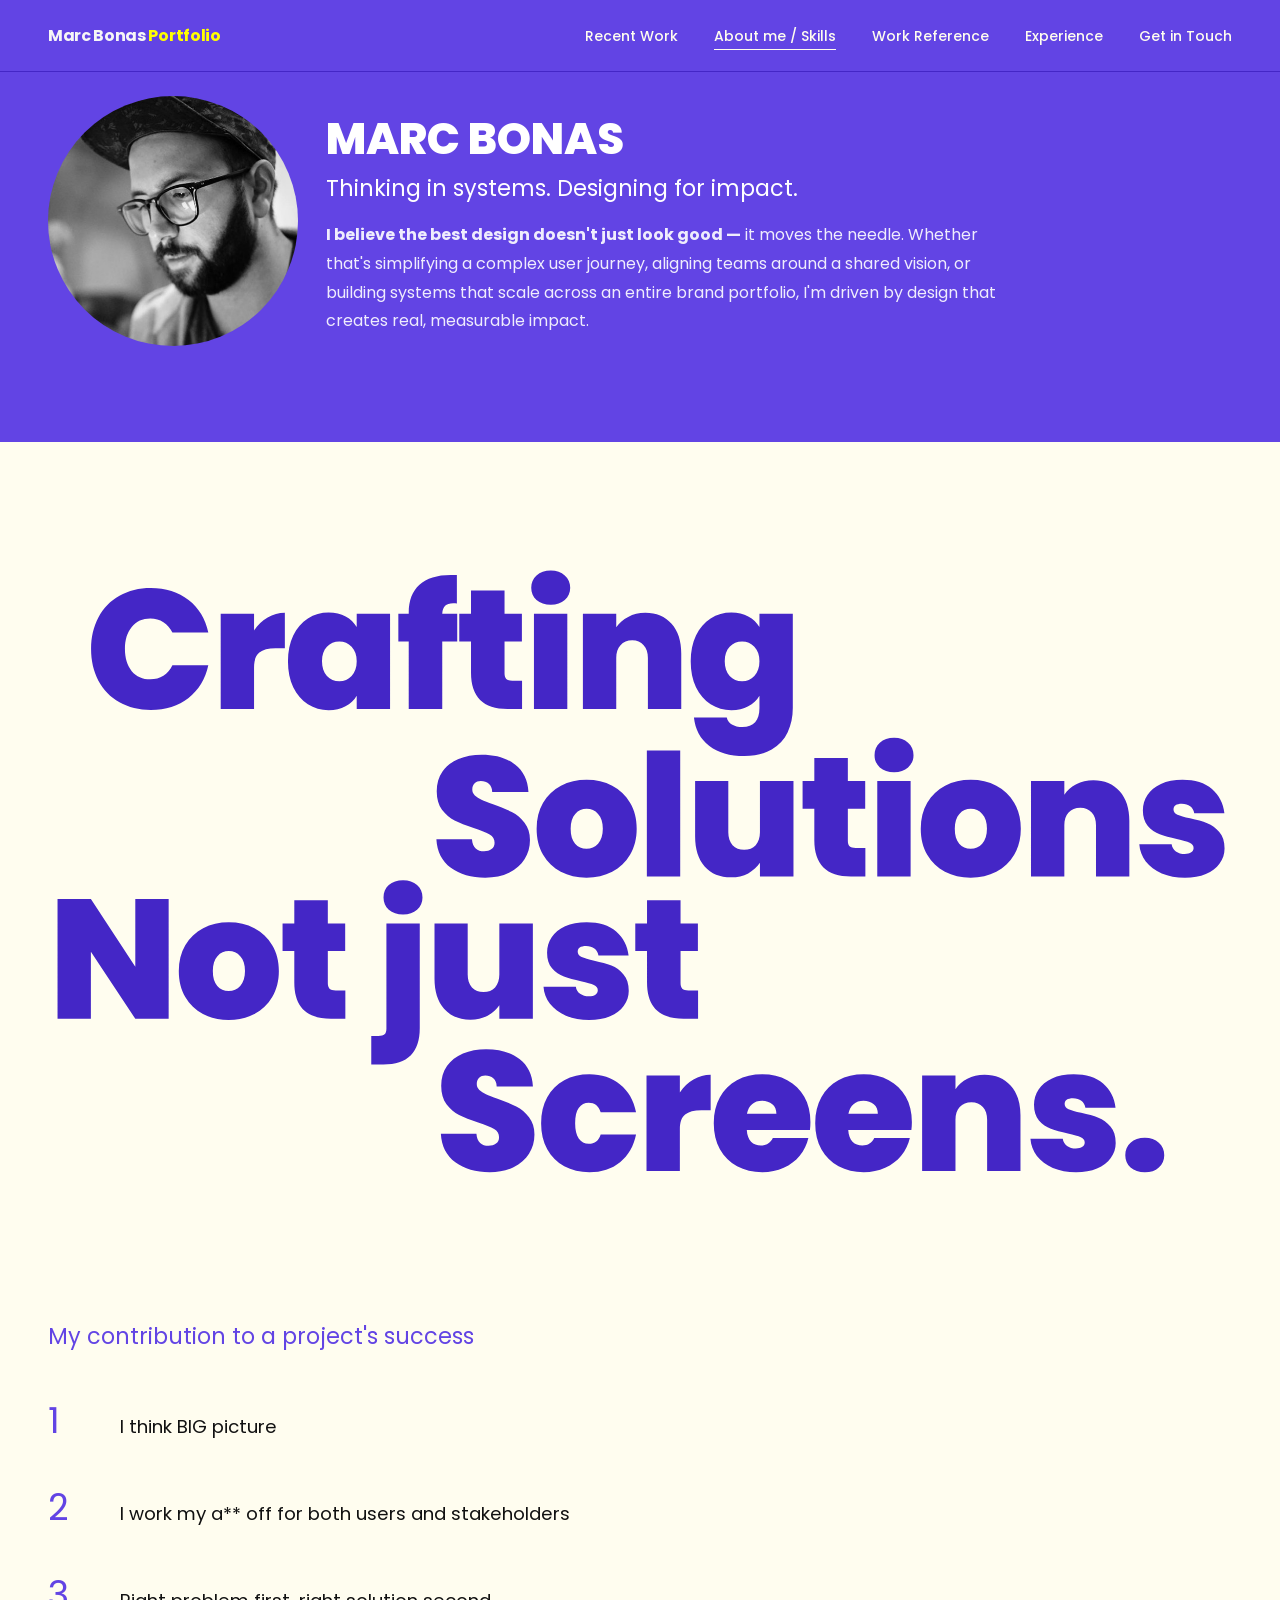
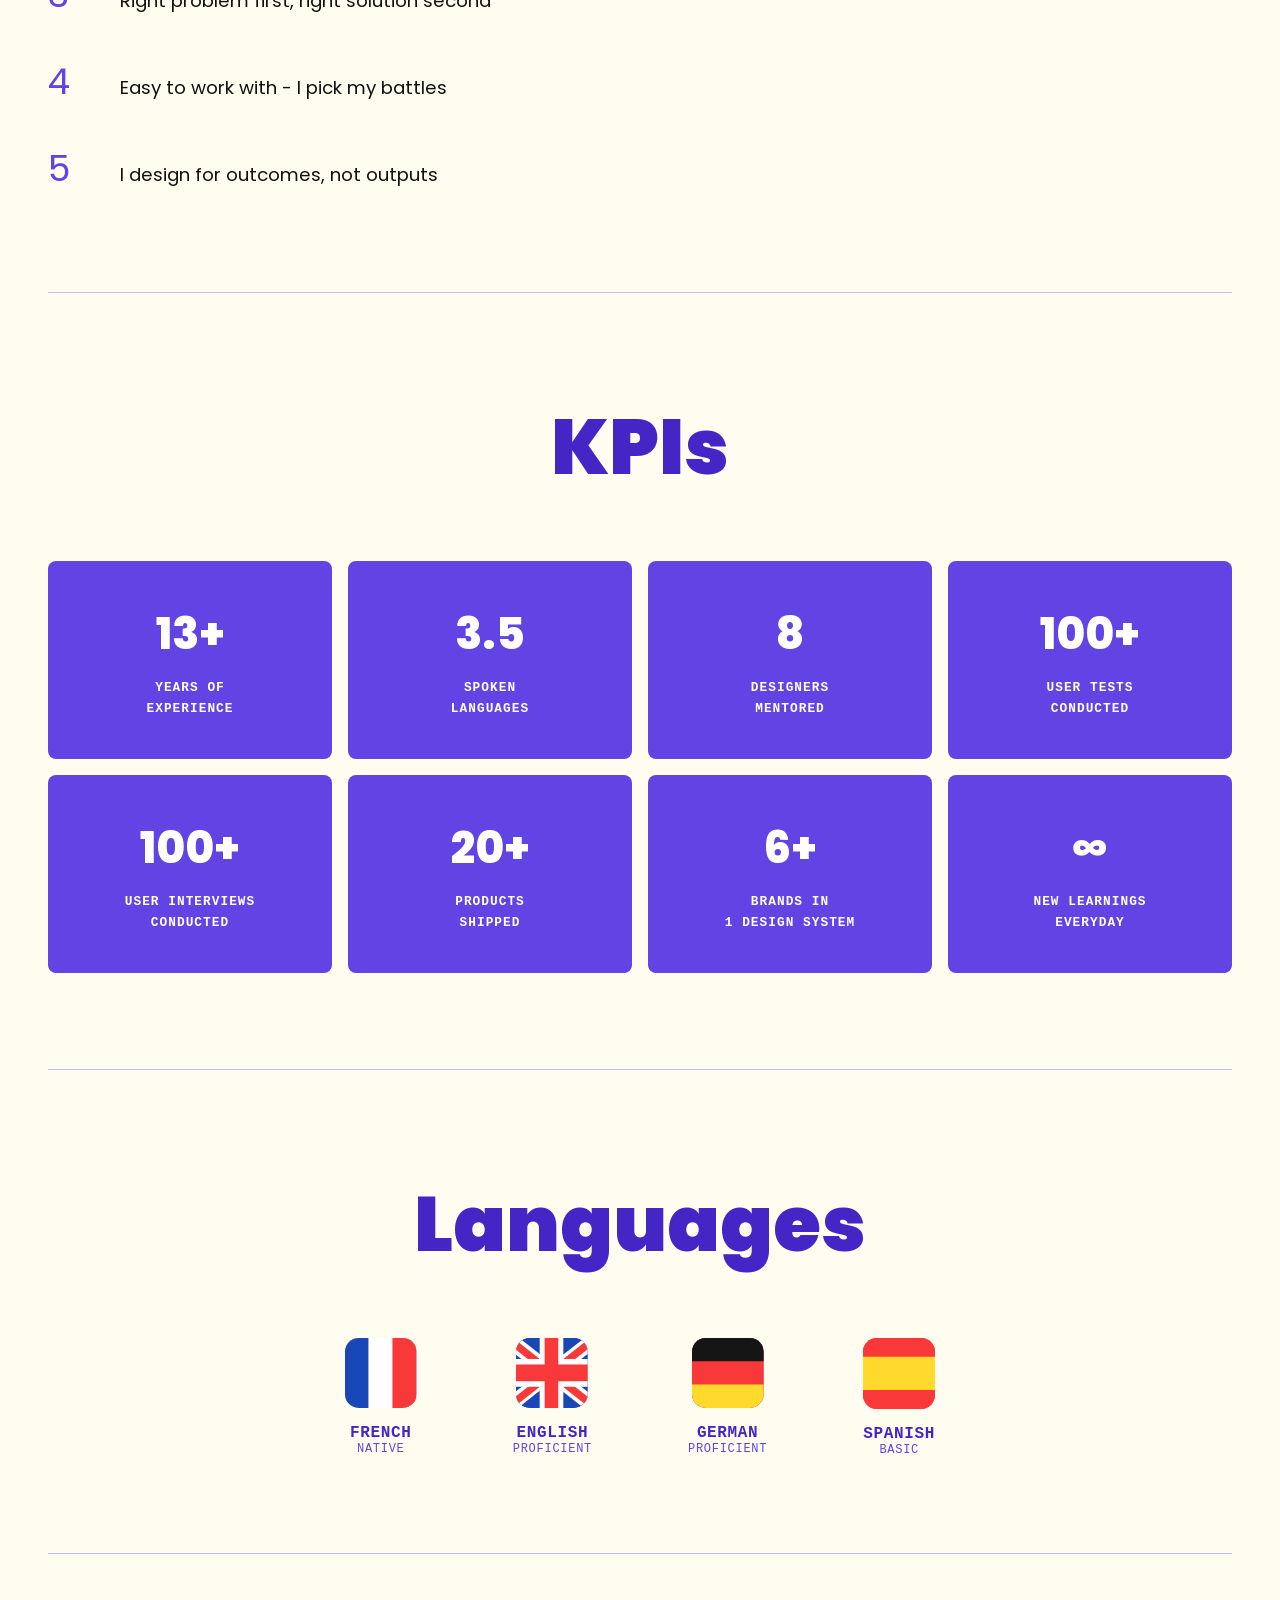
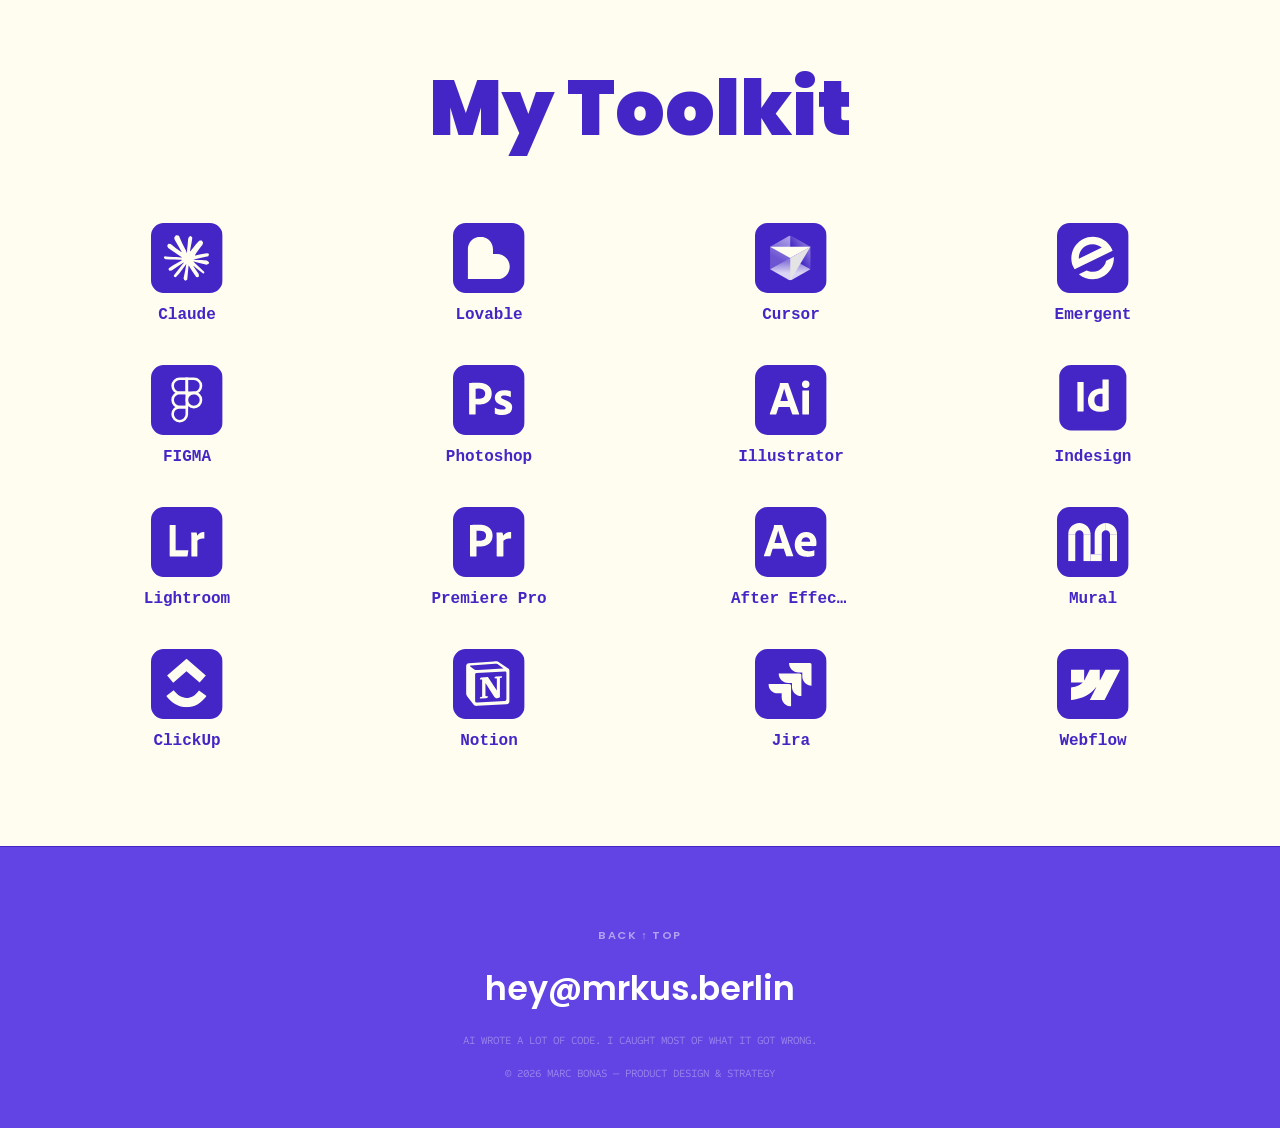
==== commit 2ddbe7b3: "Add mrküs.berlin case study and polish site-wide details Adds a 7th case study documenting the build" ====
--- a/about.html
+++ b/about.html
@@ -6,7 +6,7 @@
   <title>Marc Bonas — About me / Skills</title>
   <link rel="preconnect" href="https://fonts.googleapis.com">
   <link rel="preconnect" href="https://fonts.gstatic.com" crossorigin>
-  <link href="https://fonts.googleapis.com/css2?family=Poppins:ital,wght@0,400;0,500;0,600;0,700;0,800;0,900;1,700&display=swap" rel="stylesheet">
+  <link href="https://fonts.googleapis.com/css2?family=Poppins:ital,wght@0,400;0,500;0,600;0,700;0,800;0,900;1,700&family=Sometype+Mono:ital,wght@0,400;0,500;0,600;0,700;1,400&display=swap" rel="stylesheet">
   <link rel="stylesheet" href="css/style.css">
 </head>
 <body>
@@ -18,9 +18,9 @@
       <li><a href="index.html#recent-work">Recent Work</a></li>
       <li><a href="about.html">About me / Skills</a></li>
       <li><a href="work-reference.html">Work Reference</a></li>
+      <li><a href="cv.html">Experience</a></li>
       <li><a href="mailto:hey@mrkus.berlin">Get in Touch</a></li>
     </ul>
-    <a href="cv.html" class="btn-nav">Experience</a>
     <button class="hamburger" aria-label="Toggle menu">
       <span></span><span></span><span></span>
     </button>
@@ -28,11 +28,15 @@
 
   <!-- HERO -->
   <section class="am-hero">
-    <img class="am-photo" src="assets/images/profile.png" alt="Marc Bonas">
-    <div class="am-hero-text">
-      <h1>MARC BONAS</h1>
-      <p class="am-tagline">Thinking in systems. Designing for impact.</p>
-      <p class="am-bio"><strong>I believe the best design doesn't just look good —</strong> it moves the needle. Whether that's simplifying a complex user journey, aligning teams around a shared vision, or building systems that scale across an entire brand portfolio, I'm driven by design that creates real, measurable impact.</p>
+    <div class="am-hero-container">
+      <img class="am-photo" src="assets/images/profile.png" alt="Marc Bonas">
+      <div class="am-hero-text-content">
+        <div class="am-hero-name">
+          <h1>MARC BONAS</h1>
+          <p class="am-tagline">Thinking in systems. Designing for impact.</p>
+        </div>
+        <p class="am-bio"><strong>I believe the best design doesn't just look good —</strong> it moves the needle. Whether that's simplifying a complex user journey, aligning teams around a shared vision, or building systems that scale across an entire brand portfolio, I'm driven by design that creates real, measurable impact.</p>
+      </div>
     </div>
   </section>
 
@@ -158,8 +162,9 @@
 
   <!-- FOOTER -->
   <footer class="footer">
+    <a href="#top" class="back-top">BACK ↑ TOP</a>
     <a href="mailto:hey@mrkus.berlin" class="footer-email">hey@mrkus.berlin</a>
-    <a href="#top" class="back-top">BACK ↑ TOP</a>
+    <a href="work/portfolio-ai.html" class="footer-quote">AI wrote a lot of code. I caught most of what it got wrong.</a>
     <p class="footer-copy">© 2026 Marc Bonas — Product Design & Strategy</p>
   </footer>
 
--- a/css/style.css
+++ b/css/style.css
@@ -8,6 +8,7 @@
   --white: #ffffff;
   --muted: rgba(98, 68, 228, 0.35);
   --font: 'Poppins', sans-serif;
+  --font-mono: 'Sometype Mono', monospace;
   --nav-h: 72px;
   --max-w: 1280px;
 }
@@ -145,7 +146,6 @@
   font-weight: 500;
   line-height: 1.3;
   color: var(--purple-dark);
-  max-width: 960px;
 }
 
 /* ─── SKILLS ─────────────────────────────────────── */
@@ -183,6 +183,9 @@
 
 .tag:hover { background: rgba(255,255,255,0.12); }
 
+/* .fade-up's transition shorthand would otherwise clobber the hover background transition above. */
+.tag.fade-up { transition: opacity 0.65s ease, transform 0.65s ease, background 0.2s; }
+
 /* ─── CASE STUDIES ───────────────────────────────── */
 .case-grid {
   display: grid;
@@ -194,6 +197,10 @@
   display: block;
   overflow: hidden;
   aspect-ratio: 4 / 3;
+}
+
+@media (min-width: 1200px) {
+  .case-card { aspect-ratio: 40 / 21; }
 }
 
 .case-card img {
@@ -261,6 +268,7 @@
 }
 
 .section-sub {
+  font-family: var(--font-mono);
   font-size: 1rem;
   font-weight: 500;
   color: var(--purple);
@@ -268,13 +276,17 @@
 }
 
 .logos-grid {
-  display: flex;
-  flex-wrap: wrap;
+  display: grid;
+  grid-template-columns: repeat(3, minmax(0, 160px));
   justify-content: center;
+  justify-items: center;
   align-items: center;
   gap: 36px 56px;
-  max-width: 880px;
   margin: 0 auto;
+}
+
+@media (min-width: 901px) {
+  .logos-grid { column-gap: 28px; }
 }
 
 .logos-grid img {
@@ -296,7 +308,7 @@
 }
 
 .footer-email {
-  font-size: clamp(1.75rem, 4.5vw, 3.25rem);
+  font-size: clamp(1.12rem, 2.88vw, 2.08rem);
   font-weight: 600;
   color: white;
   transition: opacity 0.2s;
@@ -314,9 +326,31 @@
 
 .back-top:hover { color: white; }
 
-.footer-copy {
+.footer-quote {
+  font-family: var(--font-mono);
   font-size: 0.7rem;
   color: rgba(255,255,255,0.35);
+  text-transform: uppercase;
+  transition: color 0.2s;
+  display: inline-block;
+}
+
+.footer-quote:hover {
+  color: var(--yellow);
+  animation: footer-quote-wiggle 0.4s ease;
+}
+
+@keyframes footer-quote-wiggle {
+  0%, 100% { transform: rotate(0); }
+  25% { transform: rotate(-1.5deg); }
+  75% { transform: rotate(1.5deg); }
+}
+
+.footer-copy {
+  font-family: var(--font-mono);
+  font-size: 0.7rem;
+  color: rgba(255,255,255,0.35);
+  text-transform: uppercase;
 }
 
 /* ─── ABOUT PAGE ─────────────────────────────────── */
@@ -760,6 +794,36 @@
   background: var(--cream);
 }
 
+/* Tighten the gap between Process and Product specifically, without touching
+   the general section padding used everywhere else (Impact, Learnings, etc). */
+#process { padding-bottom: 24px; }
+#product { padding-top: 24px; }
+
+/* Design System's Product section has no content of its own besides the
+   heading — the showcase blocks sit right after it — so it needs its own,
+   much tighter bottom padding rather than the shared 96px. */
+.cs-section--empty { padding-bottom: 24px; }
+#product.cs-section--empty h2 { margin-bottom: 0; }
+
+/* Pull the block that follows the full-bleed PDF/showcase visuals up, since
+   the source images carry a lot of trailing empty/shadow space of their own. */
+.cs-visual-case + #impact,
+.cs-visual-case + #learnings {
+  margin-top: -80px;
+  position: relative;
+}
+
+.cs-showcase.big-mockups + .cs-showcase.big-mockups { margin-top: -200px; }
+
+.cs-showcase.big-mockups + #impact {
+  margin-top: -220px;
+  position: relative;
+}
+
+/* BiteMe / Speedy Ramen: Learnings is a title + single paragraph, not a grid
+   of cards like Impact — it doesn't need the same large heading gap. */
+#learnings h2 { margin-bottom: 24px; }
+
 .cs-section-inner {
   max-width: var(--max-w);
   margin: 0 auto;
@@ -779,6 +843,8 @@
   gap: 40px;
   margin-bottom: 80px;
 }
+
+.cs-process-wireframe { width: 70% !important; margin: 0 auto; }
 
 .cs-feature img {
   width: 100%;
@@ -986,13 +1052,9 @@
 .cs-visual-case {
   width: 100vw;
   margin-left: calc(50% - 50vw);
-  overflow: hidden;
-}
-
-.cs-visual-case-img { display: block; width: 100%; transform: scale(1.04); }
-
-/* Parallax drift is applied via inline transform in JS (which includes the scale above) — let opacity-only fade handle the entrance. */
-.cs-visual-case-img.fade-up { transition: opacity 0.65s ease; }
+}
+
+.cs-visual-case-img { display: block; width: 100%; }
 
 .cs-vc-block {
   position: relative;
@@ -1211,7 +1273,12 @@
   font-weight: 800;
   color: white;
   margin-bottom: 12px;
-}
+  min-height: 1.5em;
+  display: flex;
+  align-items: center;
+}
+
+.impact-icon { height: 0.7em; width: auto; display: block; }
 
 .impact-card .impact-label {
   font-size: 0.95rem;
@@ -1268,9 +1335,12 @@
   color: rgba(17,17,17,0.55);
 }
 
+.cs-compare-col { text-align: center; }
+
 .cs-compare-flow {
   display: flex;
   flex-wrap: wrap;
+  justify-content: center;
   align-items: center;
   gap: 12px;
   font-size: 1.05rem;
@@ -1667,7 +1737,7 @@
   display: block;
   width: 100%;
   max-width: 760px;
-  border-radius: 2px;
+  border-radius: 8px;
   box-shadow: 0 40px 80px rgba(0,0,0,0.35);
 }
 
@@ -1677,48 +1747,69 @@
 }
 
 /* ─── ABOUT ME / SKILLS ─── */
+/* Full-bleed purple background, decoupled from the content max-width below
+   (background and content-width used to be on the same element, which meant
+   the purple never reached the viewport edges on screens wider than 1280px). */
 .am-hero {
   background: var(--purple);
+  width: 100vw;
+  margin-left: calc(50% - 50vw);
   padding: 96px 48px;
   display: flex;
+  justify-content: center;
+}
+
+/* Photo + text-content sit as one row, centered as a block within the
+   full-bleed background above. */
+.am-hero-container {
+  display: flex;
+  flex-direction: row;
   align-items: center;
-  gap: 64px;
+  gap: 28px;
   max-width: var(--max-w);
-  margin: 0 auto;
+  width: 100%;
 }
 
 .am-photo {
   flex: 0 0 auto;
-  width: 260px;
-  height: 260px;
+  width: 250px;
+  height: 250px;
   border-radius: 50%;
   object-fit: cover;
-}
-
-.am-hero-text { flex: 1; color: white; }
-
-.am-hero-text h1 {
+  display: block;
+}
+
+/* Name+tagline and bio grouped together as a single column beside the photo. */
+.am-hero-text-content {
+  display: flex;
+  flex-direction: column;
+  justify-content: center;
+  text-align: left;
+  max-width: 680px;
+  color: white;
+}
+
+.am-hero-name h1 {
   font-size: clamp(2rem, 3.5vw, 2.75rem);
   font-weight: 800;
-  margin-bottom: 12px;
+  margin-bottom: 0;
 }
 
 .am-tagline {
   font-size: clamp(1.1rem, 2vw, 1.4rem);
-  margin-bottom: 28px;
 }
 
 .am-bio {
+  margin-top: 16px;
   font-size: 1rem;
   line-height: 1.8;
   color: rgba(255,255,255,0.9);
-  max-width: 680px;
 }
 
 .am-bio strong { font-weight: 700; }
 
 .am-headline { background: var(--cream); padding: 80px 48px; text-align: center; }
-.am-headline-svg { width: auto; height: auto; max-width: 100%; max-height: 80vh; }
+.am-headline-svg { display: block; width: auto; height: auto; max-width: min(100%, 1280px); max-height: 80vh; margin: 0 auto; }
 
 .am-contribution { background: var(--cream); padding: 0 48px 96px; }
 .am-contribution-inner { max-width: var(--max-w); margin: 0 auto; }
@@ -1741,7 +1832,7 @@
 
 .am-list-text { font-size: 1.15rem; color: var(--dark); }
 
-.am-divider { border: none; border-top: 1px solid var(--muted); max-width: var(--max-w); margin: 0 auto; }
+.am-divider { border: none; border-top: 1px solid var(--muted); width: calc(100% - 96px); max-width: var(--max-w); margin: 0 auto; }
 
 .am-kpis, .am-languages, .am-toolkit { background: var(--cream); padding: 96px 48px; }
 .am-kpis-inner, .am-languages-inner, .am-toolkit-inner { max-width: var(--max-w); margin: 0 auto; }
@@ -1848,10 +1939,10 @@
 }
 
 @media (max-width: 900px) {
-  .am-hero { flex-direction: column; text-align: center; padding: 64px 24px; gap: 32px; }
-  .am-hero-text { text-align: center; }
-  .am-bio { max-width: none; }
-  .am-photo { width: 220px; height: 220px; }
+  .am-hero { padding: 64px 24px; }
+  .am-hero-container { flex-direction: column; gap: 20px; }
+  .am-hero-text-content { text-align: center; max-width: none; }
+  .am-photo { width: 160px; height: 160px; }
   .am-headline { padding: 48px 24px; }
   .am-contribution { padding: 0 24px 64px; }
   .am-kpis, .am-languages, .am-toolkit { padding: 64px 24px; }
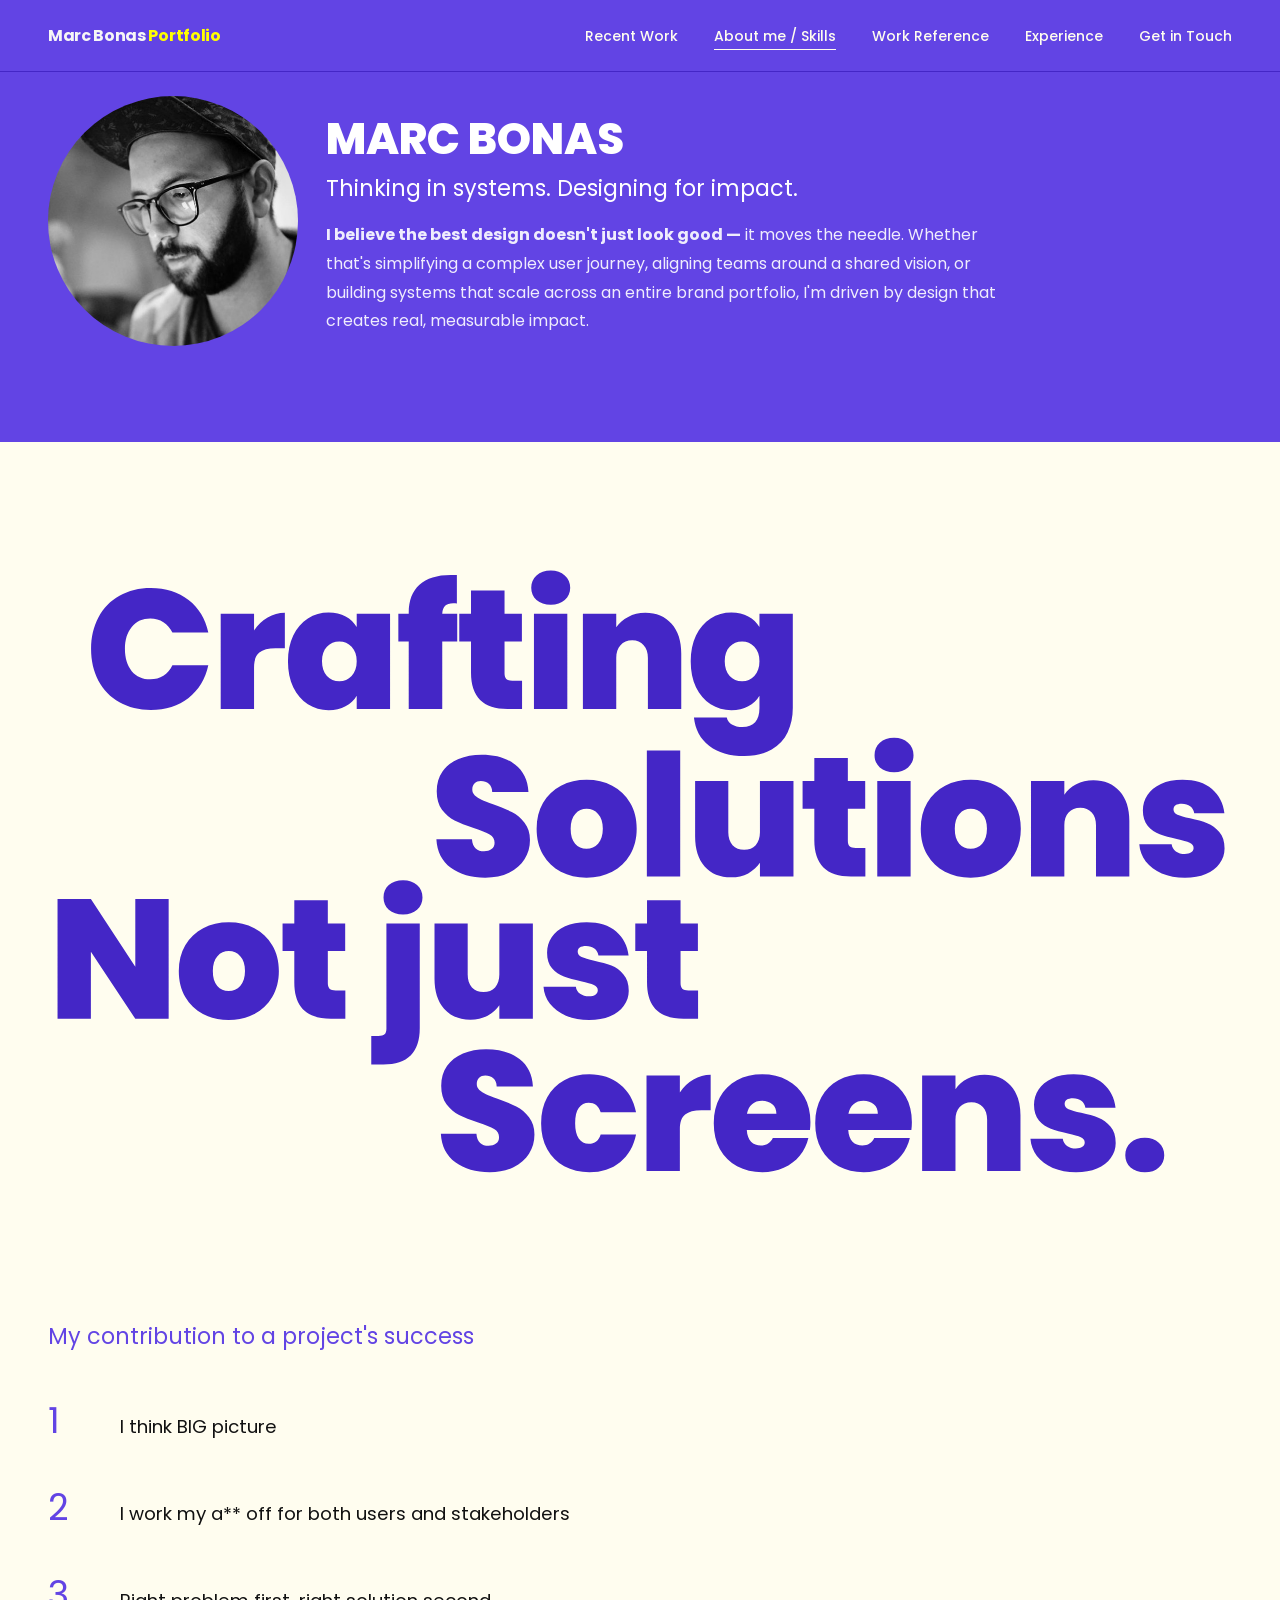
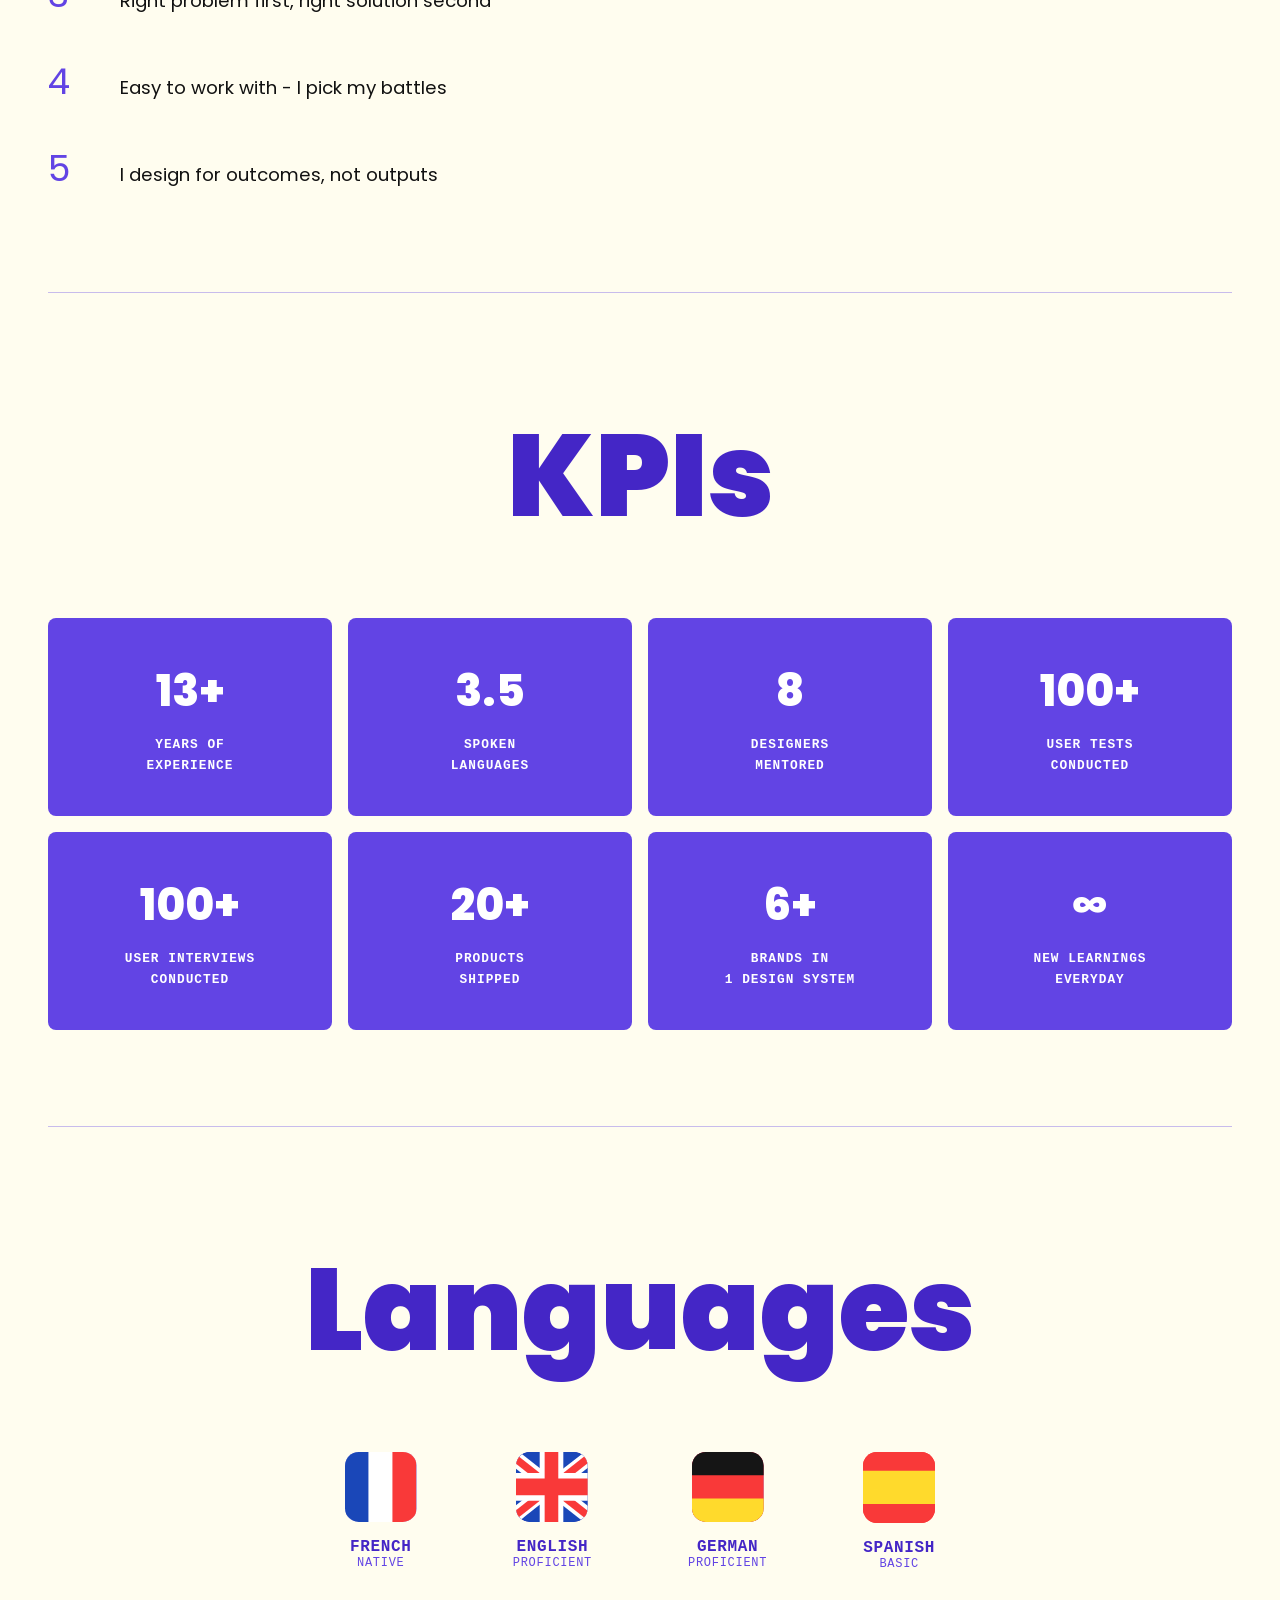
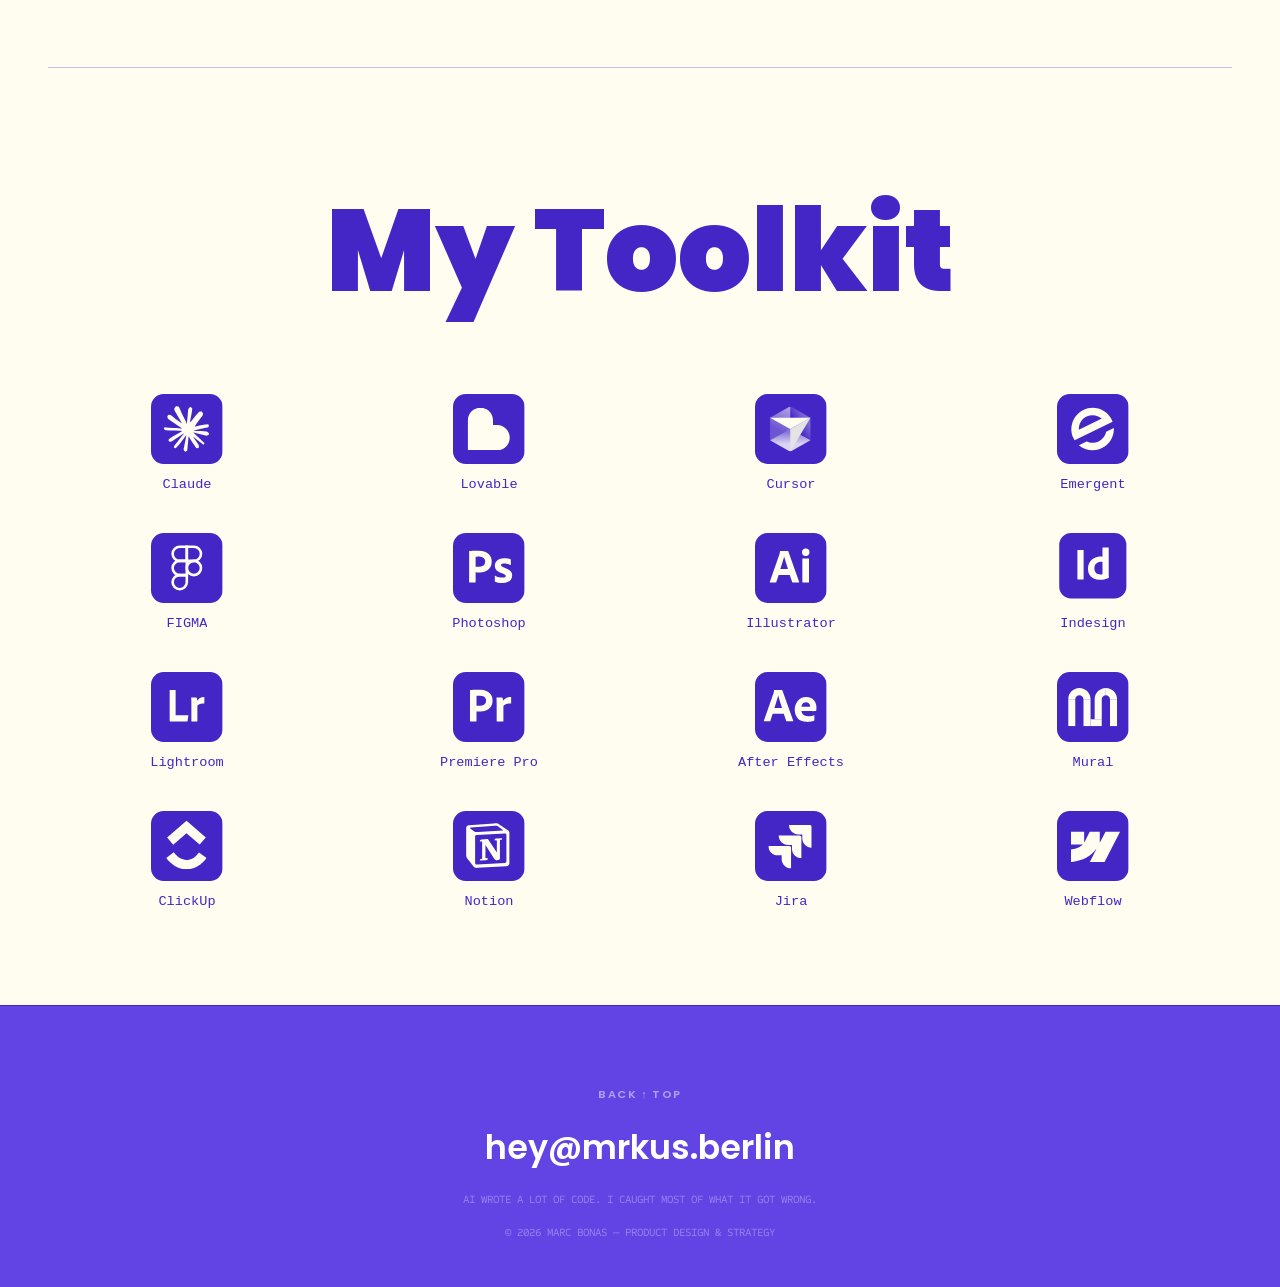
==== commit 3558a1d5: "Add scroll fade-in to About page and enlarge section titles Adds fade-up animations across the About" ====
--- a/about.html
+++ b/about.html
@@ -4,6 +4,21 @@
   <meta charset="UTF-8">
   <meta name="viewport" content="width=device-width, initial-scale=1.0">
   <title>Marc Bonas — About me / Skills</title>
+  <link rel="icon" type="image/svg+xml" href="assets/favicon.svg">
+  <meta name="description" content="Thinking in systems, designing for impact — how Marc Bonas approaches product design, from research and strategy to shipped, measurable outcomes.">
+  <meta property="og:type" content="website">
+  <meta property="og:url" content="https://mrkus.berlin/about.html">
+  <meta property="og:title" content="Marc Bonas — About me / Skills">
+  <meta property="og:description" content="Thinking in systems, designing for impact — how Marc Bonas approaches product design, from research and strategy to shipped, measurable outcomes.">
+  <meta property="og:image" content="https://mrkus.berlin/assets/og-image.jpg">
+  <meta property="og:site_name" content="Marc Bonas Portfolio">
+  <meta property="og:image:width" content="1200">
+  <meta property="og:image:height" content="630">
+  <meta property="og:image:type" content="image/jpeg">
+  <meta name="twitter:card" content="summary_large_image">
+  <meta name="twitter:title" content="Marc Bonas — About me / Skills">
+  <meta name="twitter:description" content="Thinking in systems, designing for impact — how Marc Bonas approaches product design, from research and strategy to shipped, measurable outcomes.">
+  <meta name="twitter:image" content="https://mrkus.berlin/assets/og-image.jpg">
   <link rel="preconnect" href="https://fonts.googleapis.com">
   <link rel="preconnect" href="https://fonts.gstatic.com" crossorigin>
   <link href="https://fonts.googleapis.com/css2?family=Poppins:ital,wght@0,400;0,500;0,600;0,700;0,800;0,900;1,700&family=Sometype+Mono:ital,wght@0,400;0,500;0,600;0,700;1,400&display=swap" rel="stylesheet">
@@ -28,7 +43,7 @@
 
   <!-- HERO -->
   <section class="am-hero">
-    <div class="am-hero-container">
+    <div class="am-hero-container fade-up">
       <img class="am-photo" src="assets/images/profile.png" alt="Marc Bonas">
       <div class="am-hero-text-content">
         <div class="am-hero-name">
@@ -42,19 +57,19 @@
 
   <!-- CRAFTING SOLUTIONS NOT JUST SCREENS (SVG) -->
   <section class="am-headline">
-    <img class="am-headline-svg" src="assets/images/solutions-screens.svg" alt="Crafting Solutions Not Just Screens.">
+    <img class="am-headline-svg fade-up" src="assets/images/solutions-screens.svg" alt="Crafting Solutions Not Just Screens.">
   </section>
 
   <!-- CONTRIBUTION LIST -->
   <section class="am-contribution">
     <div class="am-contribution-inner">
-      <p class="am-contribution-sub">My contribution to a project's success</p>
+      <p class="am-contribution-sub fade-up">My contribution to a project's success</p>
       <ol class="am-list">
-        <li><span class="am-list-num">1</span><span class="am-list-text">I think BIG picture</span></li>
-        <li><span class="am-list-num">2</span><span class="am-list-text">I work my a** off for both users and stakeholders</span></li>
-        <li><span class="am-list-num">3</span><span class="am-list-text">Right problem first, right solution second</span></li>
-        <li><span class="am-list-num">4</span><span class="am-list-text">Easy to work with - I pick my battles</span></li>
-        <li><span class="am-list-num">5</span><span class="am-list-text">I design for outcomes, not outputs</span></li>
+        <li class="fade-up"><span class="am-list-num">1</span><span class="am-list-text">I think BIG picture</span></li>
+        <li class="fade-up"><span class="am-list-num">2</span><span class="am-list-text">I work my a** off for both users and stakeholders</span></li>
+        <li class="fade-up"><span class="am-list-num">3</span><span class="am-list-text">Right problem first, right solution second</span></li>
+        <li class="fade-up"><span class="am-list-num">4</span><span class="am-list-text">Easy to work with - I pick my battles</span></li>
+        <li class="fade-up"><span class="am-list-num">5</span><span class="am-list-text">I design for outcomes, not outputs</span></li>
       </ol>
     </div>
   </section>
@@ -66,35 +81,35 @@
     <div class="am-kpis-inner">
       <h2>KPIs</h2>
       <div class="am-kpi-grid">
-        <div class="am-kpi-card">
+        <div class="am-kpi-card fade-up">
           <p class="am-kpi-val">13+</p>
           <p class="am-kpi-label">Years of<br>experience</p>
         </div>
-        <div class="am-kpi-card">
+        <div class="am-kpi-card fade-up">
           <p class="am-kpi-val">3.5</p>
           <p class="am-kpi-label">Spoken<br>languages</p>
         </div>
-        <div class="am-kpi-card">
+        <div class="am-kpi-card fade-up">
           <p class="am-kpi-val">8</p>
           <p class="am-kpi-label">Designers<br>mentored</p>
         </div>
-        <div class="am-kpi-card">
+        <div class="am-kpi-card fade-up">
           <p class="am-kpi-val">100+</p>
           <p class="am-kpi-label">User tests<br>conducted</p>
         </div>
-        <div class="am-kpi-card">
+        <div class="am-kpi-card fade-up">
           <p class="am-kpi-val">100+</p>
           <p class="am-kpi-label">User interviews<br>conducted</p>
         </div>
-        <div class="am-kpi-card">
+        <div class="am-kpi-card fade-up">
           <p class="am-kpi-val">20+</p>
           <p class="am-kpi-label">Products<br>shipped</p>
         </div>
-        <div class="am-kpi-card">
+        <div class="am-kpi-card fade-up">
           <p class="am-kpi-val">6+</p>
           <p class="am-kpi-label">Brands in<br>1 design system</p>
         </div>
-        <div class="am-kpi-card">
+        <div class="am-kpi-card fade-up">
           <p class="am-kpi-val">∞</p>
           <p class="am-kpi-label">New learnings<br>everyday</p>
         </div>
@@ -109,22 +124,22 @@
     <div class="am-languages-inner">
       <h2>Languages</h2>
       <div class="am-lang-grid">
-        <div class="am-lang-item">
+        <div class="am-lang-item fade-up">
           <img class="am-flag" src="assets/images/flags/french_flag.svg" alt="French flag">
           <p class="am-lang-name">French</p>
           <p class="am-lang-level">Native</p>
         </div>
-        <div class="am-lang-item">
+        <div class="am-lang-item fade-up">
           <img class="am-flag" src="assets/images/flags/english_flag.svg" alt="English flag">
           <p class="am-lang-name">English</p>
           <p class="am-lang-level">Proficient</p>
         </div>
-        <div class="am-lang-item">
+        <div class="am-lang-item fade-up">
           <img class="am-flag" src="assets/images/flags/german_flag.svg" alt="German flag">
           <p class="am-lang-name">German</p>
           <p class="am-lang-level">Proficient</p>
         </div>
-        <div class="am-lang-item">
+        <div class="am-lang-item fade-up">
           <img class="am-flag" src="assets/images/flags/spanish_flag.svg" alt="Spanish flag">
           <p class="am-lang-name">Spanish</p>
           <p class="am-lang-level">Basic</p>
@@ -140,22 +155,22 @@
     <div class="am-toolkit-inner">
       <h2>My Toolkit</h2>
       <div class="am-tool-grid">
-        <div class="am-tool-item"><img src="assets/toolkit/svg/claude.svg" alt="Claude"><p>Claude</p></div>
-        <div class="am-tool-item"><img src="assets/toolkit/svg/lovable.svg" alt="Lovable"><p>Lovable</p></div>
-        <div class="am-tool-item"><img src="assets/toolkit/svg/cursor.svg" alt="Cursor"><p>Cursor</p></div>
-        <div class="am-tool-item"><img src="assets/toolkit/svg/emergent.svg" alt="Emergent"><p>Emergent</p></div>
-        <div class="am-tool-item"><img src="assets/toolkit/svg/figma.svg" alt="Figma"><p>FIGMA</p></div>
-        <div class="am-tool-item"><img src="assets/toolkit/svg/photoshop.svg" alt="Photoshop"><p>Photoshop</p></div>
-        <div class="am-tool-item"><img src="assets/toolkit/svg/illustrator.svg" alt="Illustrator"><p>Illustrator</p></div>
-        <div class="am-tool-item"><img src="assets/toolkit/svg/indesign.svg" alt="Indesign"><p>Indesign</p></div>
-        <div class="am-tool-item"><img src="assets/toolkit/svg/lightroom-classic.svg" alt="Lightroom"><p>Lightroom</p></div>
-        <div class="am-tool-item"><img src="assets/toolkit/svg/premiere.svg" alt="Premiere Pro"><p>Premiere Pro</p></div>
-        <div class="am-tool-item"><img src="assets/toolkit/svg/after-effects.svg" alt="After Effects"><p>After Effects</p></div>
-        <div class="am-tool-item"><img src="assets/toolkit/svg/mural.svg" alt="Mural"><p>Mural</p></div>
-        <div class="am-tool-item"><img src="assets/toolkit/svg/clickup.svg" alt="ClickUp"><p>ClickUp</p></div>
-        <div class="am-tool-item"><img src="assets/toolkit/svg/notion.svg" alt="Notion"><p>Notion</p></div>
-        <div class="am-tool-item"><img src="assets/toolkit/svg/jira.svg" alt="Jira"><p>Jira</p></div>
-        <div class="am-tool-item"><img src="assets/toolkit/svg/webflow.svg" alt="Webflow"><p>Webflow</p></div>
+        <div class="am-tool-item fade-up"><img src="assets/toolkit/svg/claude.svg" alt="Claude"><p>Claude</p></div>
+        <div class="am-tool-item fade-up"><img src="assets/toolkit/svg/lovable.svg" alt="Lovable"><p>Lovable</p></div>
+        <div class="am-tool-item fade-up"><img src="assets/toolkit/svg/cursor.svg" alt="Cursor"><p>Cursor</p></div>
+        <div class="am-tool-item fade-up"><img src="assets/toolkit/svg/emergent.svg" alt="Emergent"><p>Emergent</p></div>
+        <div class="am-tool-item fade-up"><img src="assets/toolkit/svg/figma.svg" alt="Figma"><p>FIGMA</p></div>
+        <div class="am-tool-item fade-up"><img src="assets/toolkit/svg/photoshop.svg" alt="Photoshop"><p>Photoshop</p></div>
+        <div class="am-tool-item fade-up"><img src="assets/toolkit/svg/illustrator.svg" alt="Illustrator"><p>Illustrator</p></div>
+        <div class="am-tool-item fade-up"><img src="assets/toolkit/svg/indesign.svg" alt="Indesign"><p>Indesign</p></div>
+        <div class="am-tool-item fade-up"><img src="assets/toolkit/svg/lightroom-classic.svg" alt="Lightroom"><p>Lightroom</p></div>
+        <div class="am-tool-item fade-up"><img src="assets/toolkit/svg/premiere.svg" alt="Premiere Pro"><p>Premiere Pro</p></div>
+        <div class="am-tool-item fade-up"><img src="assets/toolkit/svg/after-effects.svg" alt="After Effects"><p>After Effects</p></div>
+        <div class="am-tool-item fade-up"><img src="assets/toolkit/svg/mural.svg" alt="Mural"><p>Mural</p></div>
+        <div class="am-tool-item fade-up"><img src="assets/toolkit/svg/clickup.svg" alt="ClickUp"><p>ClickUp</p></div>
+        <div class="am-tool-item fade-up"><img src="assets/toolkit/svg/notion.svg" alt="Notion"><p>Notion</p></div>
+        <div class="am-tool-item fade-up"><img src="assets/toolkit/svg/jira.svg" alt="Jira"><p>Jira</p></div>
+        <div class="am-tool-item fade-up"><img src="assets/toolkit/svg/webflow.svg" alt="Webflow"><p>Webflow</p></div>
       </div>
     </div>
   </section>
--- a/css/style.css
+++ b/css/style.css
@@ -830,7 +830,7 @@
 }
 
 .cs-section h2 {
-  font-size: clamp(3rem, 7.2vw, 6rem);
+  font-size: clamp(4.5rem, 10.8vw, 9rem);
   font-weight: 900;
   color: var(--purple);
   text-align: center;
@@ -1247,7 +1247,7 @@
 .cs-impact-inner { max-width: var(--max-w); margin: 0 auto; }
 
 .cs-impact h2 {
-  font-size: clamp(3rem, 7.2vw, 6rem);
+  font-size: clamp(4.5rem, 10.8vw, 9rem);
   font-weight: 900;
   color: var(--purple);
   text-align: center;
@@ -1838,7 +1838,7 @@
 .am-kpis-inner, .am-languages-inner, .am-toolkit-inner { max-width: var(--max-w); margin: 0 auto; }
 
 .am-kpis h2, .am-languages h2, .am-toolkit h2 {
-  font-size: clamp(2.75rem, 6vw, 5rem);
+  font-size: clamp(4.125rem, 9vw, 7.5rem);
   font-weight: 900;
   color: var(--purple-dark);
   text-align: center;
@@ -1930,7 +1930,8 @@
 
 .am-tool-item p {
   font-family: 'Courier New', Courier, monospace;
-  font-weight: 700;
+  font-size: 0.85rem;
+  font-weight: 400;
   color: var(--purple-dark);
   max-width: 100%;
   white-space: nowrap;
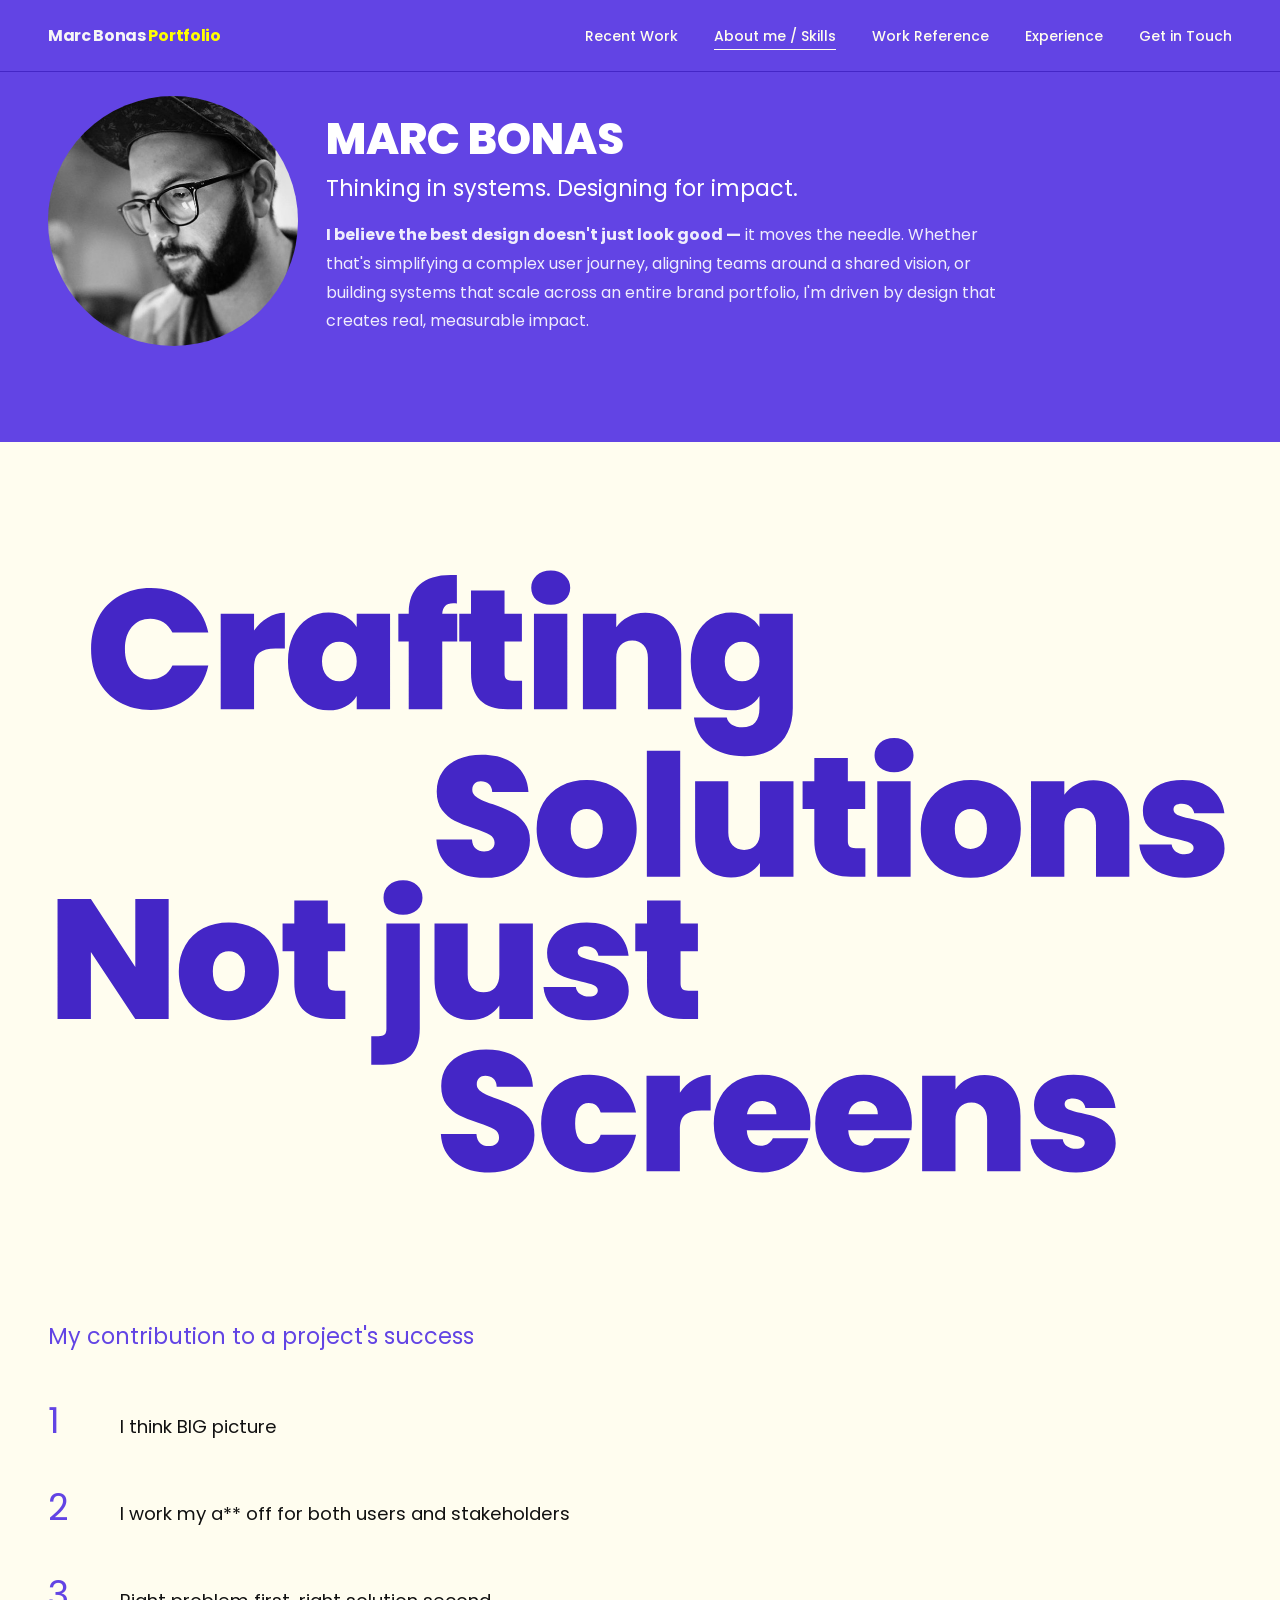
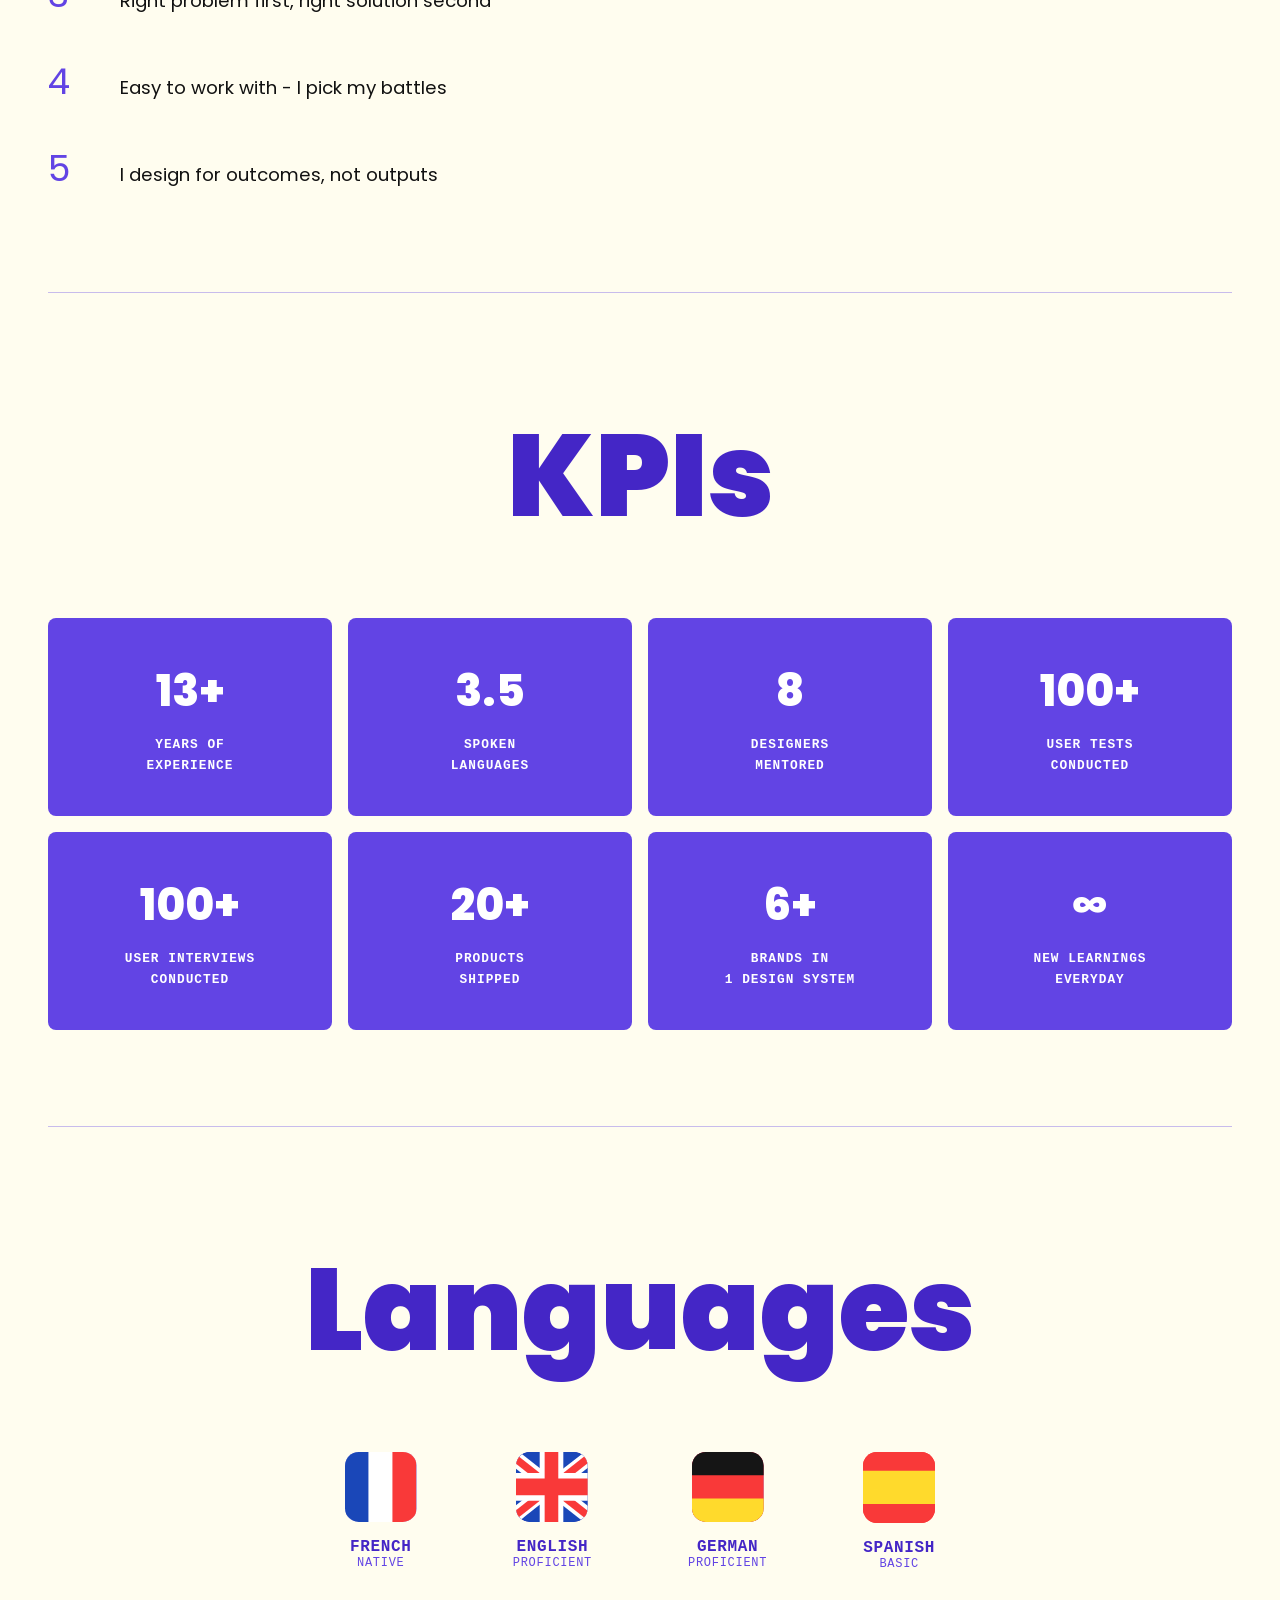
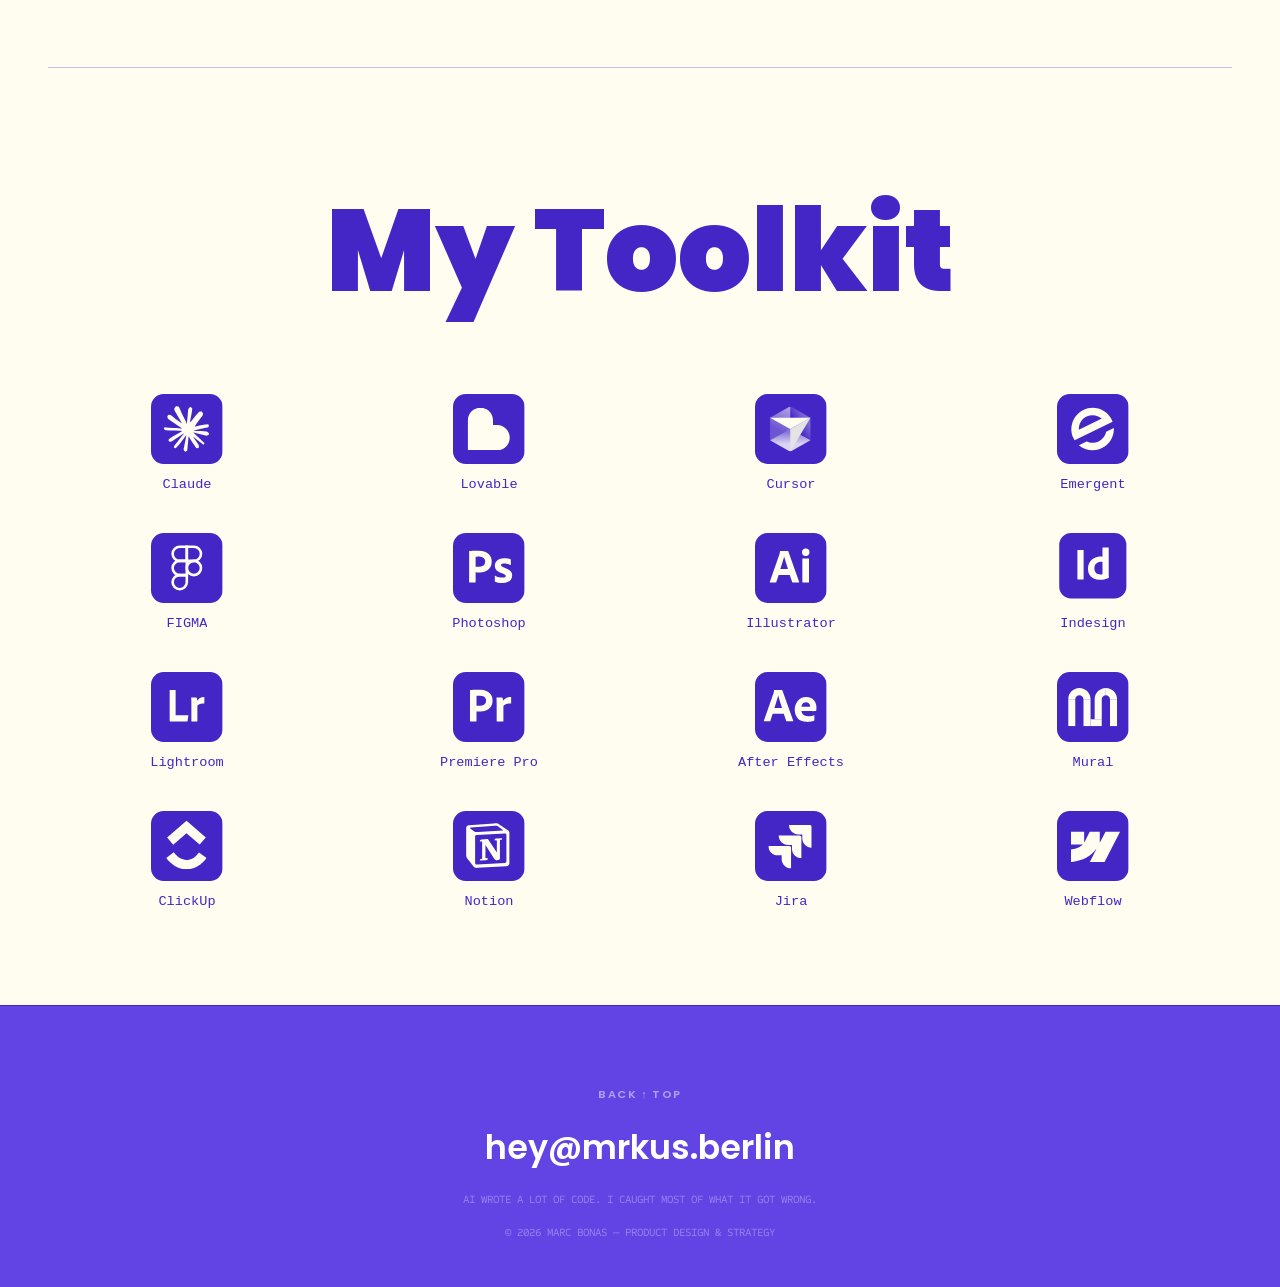
==== commit 311cef8f: "Inline headline SVG so each line fades in separately The "Crafting Solutions Not Just Screens." grap" ====
--- a/about.html
+++ b/about.html
@@ -55,9 +55,49 @@
     </div>
   </section>
 
-  <!-- CRAFTING SOLUTIONS NOT JUST SCREENS (SVG) -->
+  <!-- CRAFTING SOLUTIONS NOT JUST SCREENS (SVG, inlined so each line can fade in separately) -->
   <section class="am-headline">
-    <img class="am-headline-svg fade-up" src="assets/images/solutions-screens.svg" alt="Crafting Solutions Not Just Screens.">
+    <svg class="am-headline-svg" role="img" aria-label="Crafting Solutions Not Just Screens." xmlns="http://www.w3.org/2000/svg" xmlns:xlink="http://www.w3.org/1999/xlink" width="1322pt" height="801pt" viewBox="0 0 1322 801" version="1.1">
+      <g id="surface1">
+        <g class="fade-up"><path style=" stroke:none;fill-rule:nonzero;fill:rgb(26.66626%,14.901733%,77.6474%);fill-opacity:1;" d="M 42 209 Z M 48.078125 141.738281 C 48.078125 128.566406 50.804688 116.851562 56.25 106.589844 C 61.824219 96.203125 69.675781 88.160156 79.808594 82.460938 C 89.941406 76.632812 101.597656 73.71875 114.769531 73.71875 C 131.488281 73.71875 145.550781 78.214844 156.949219 87.210938 C 168.351562 96.078125 175.695312 108.171875 178.988281 123.5 L 138.898438 123.5 C 136.492188 118.433594 133.136719 114.570312 128.828125 111.910156 C 124.648438 109.25 119.773438 107.921875 114.199219 107.921875 C 105.585938 107.921875 98.683594 111.023438 93.488281 117.230469 C 88.421875 123.308594 85.890625 131.480469 85.890625 141.738281 C 85.890625 152.125 88.421875 160.421875 93.488281 166.628906 C 98.683594 172.710938 105.585938 175.75 114.199219 175.75 C 119.773438 175.75 124.648438 174.421875 128.828125 171.761719 C 133.136719 169.101562 136.492188 165.238281 138.898438 160.171875 L 178.988281 160.171875 C 175.695312 175.496094 168.351562 187.65625 156.949219 196.648438 C 145.550781 205.515625 131.488281 209.949219 114.769531 209.949219 C 101.597656 209.949219 89.941406 207.101562 79.808594 201.398438 C 69.675781 195.574219 61.824219 187.53125 56.25 177.269531 C 50.804688 166.882812 48.078125 155.039062 48.078125 141.738281 Z M 182.183594 209 Z M 230.0625 121.21875 C 234.246094 115.140625 239.3125 110.328125 245.265625 106.78125 C 251.21875 103.234375 257.613281 101.460938 264.453125 101.460938 L 264.453125 141.171875 L 254.003906 141.171875 C 245.898438 141.171875 239.882812 142.753906 235.953125 145.921875 C 232.027344 149.085938 230.0625 154.597656 230.0625 162.449219 L 230.0625 209 L 192.824219 209 L 192.824219 102.410156 L 230.0625 102.410156 Z M 263.363281 209 Z M 267.925781 155.609375 C 267.925781 144.589844 269.886719 134.964844 273.816406 126.730469 C 277.867188 118.496094 283.316406 112.164062 290.15625 107.730469 C 297.121094 103.296875 304.847656 101.078125 313.335938 101.078125 C 320.679688 101.078125 327.015625 102.535156 332.335938 105.449219 C 337.65625 108.363281 341.773438 112.289062 344.683594 117.230469 L 344.683594 102.410156 L 381.925781 102.410156 L 381.925781 209 L 344.683594 209 L 344.683594 194.179688 C 341.773438 199.121094 337.589844 203.046875 332.144531 205.960938 C 326.824219 208.875 320.554688 210.328125 313.335938 210.328125 C 304.847656 210.328125 297.121094 208.113281 290.15625 203.679688 C 283.316406 199.246094 277.867188 192.914062 273.816406 184.679688 C 269.886719 176.320312 267.925781 166.628906 267.925781 155.609375 Z M 344.683594 155.609375 C 344.683594 148.769531 342.785156 143.386719 338.984375 139.460938 C 335.3125 135.535156 330.75 133.570312 325.304688 133.570312 C 319.730469 133.570312 315.109375 135.535156 311.433594 139.460938 C 307.761719 143.261719 305.925781 148.644531 305.925781 155.609375 C 305.925781 162.449219 307.761719 167.898438 311.433594 171.949219 C 315.109375 175.875 319.730469 177.839844 325.304688 177.839844 C 330.75 177.839844 335.3125 175.875 338.984375 171.949219 C 342.785156 168.023438 344.683594 162.578125 344.683594 155.609375 Z M 388.707031 209 Z M 456.914062 133.378906 L 440.195312 133.378906 L 440.195312 209 L 402.765625 209 L 402.765625 133.378906 L 391.175781 133.378906 L 391.175781 102.410156 L 402.765625 102.410156 L 402.765625 101.460938 C 402.765625 87.78125 406.753906 77.328125 414.734375 70.109375 C 422.84375 62.761719 434.433594 59.089844 449.503906 59.089844 C 452.546875 59.089844 454.890625 59.152344 456.535156 59.28125 L 456.535156 91.011719 C 455.523438 90.882812 454.128906 90.820312 452.355469 90.820312 C 448.300781 90.820312 445.324219 91.769531 443.425781 93.671875 C 441.527344 95.441406 440.449219 98.355469 440.195312 102.410156 L 456.914062 102.410156 Z M 455.785156 209 Z M 529.3125 177.269531 L 529.3125 209 L 513.164062 209 C 485.929688 209 472.3125 195.511719 472.3125 168.53125 L 472.3125 133.378906 L 459.203125 133.378906 L 459.203125 102.410156 L 472.3125 102.410156 L 472.3125 76.570312 L 509.746094 76.570312 L 509.746094 102.410156 L 529.125 102.410156 L 529.125 133.378906 L 509.746094 133.378906 L 509.746094 169.101562 C 509.746094 172.011719 510.378906 174.101562 511.644531 175.371094 C 513.039062 176.636719 515.316406 177.269531 518.484375 177.269531 Z M 531.953125 209 Z M 561.40625 92.53125 C 554.820312 92.53125 549.5 90.757812 545.445312 87.210938 C 541.519531 83.535156 539.554688 78.976562 539.554688 73.53125 C 539.554688 67.957031 541.519531 63.332031 545.445312 59.660156 C 549.5 55.988281 554.820312 54.148438 561.40625 54.148438 C 567.863281 54.148438 573.058594 55.988281 576.984375 59.660156 C 581.039062 63.332031 583.066406 67.957031 583.066406 73.53125 C 583.066406 78.976562 581.039062 83.535156 576.984375 87.210938 C 573.058594 90.757812 567.863281 92.53125 561.40625 92.53125 Z M 579.835938 102.410156 L 579.835938 209 L 542.59375 209 L 542.59375 102.410156 Z M 586.601562 209 Z M 666.972656 101.460938 C 679.257812 101.460938 689.011719 105.578125 696.230469 113.808594 C 703.453125 121.917969 707.0625 132.9375 707.0625 146.871094 L 707.0625 209 L 669.824219 209 L 669.824219 151.808594 C 669.824219 145.730469 668.238281 140.980469 665.074219 137.558594 C 661.90625 134.011719 657.664062 132.238281 652.34375 132.238281 C 646.769531 132.238281 642.398438 134.011719 639.230469 137.558594 C 636.066406 140.980469 634.480469 145.730469 634.480469 151.808594 L 634.480469 209 L 597.242188 209 L 597.242188 102.410156 L 634.480469 102.410156 L 634.480469 117.609375 C 637.777344 112.796875 642.210938 108.933594 647.78125 106.019531 C 653.355469 102.980469 659.753906 101.460938 666.972656 101.460938 Z M 713.054688 209 Z M 763.027344 101.078125 C 770.246094 101.078125 776.515625 102.535156 781.835938 105.449219 C 787.28125 108.363281 791.464844 112.289062 794.375 117.230469 L 794.375 102.410156 L 831.617188 102.410156 L 831.617188 207.859375 C 831.617188 217.867188 829.714844 226.859375 825.917969 234.839844 C 822.117188 242.945312 816.164062 249.40625 808.054688 254.21875 C 800.078125 259.035156 789.941406 261.441406 777.65625 261.441406 C 761.191406 261.441406 748.015625 257.578125 738.136719 249.851562 C 728.257812 242.125 722.621094 231.609375 721.226562 218.308594 L 757.894531 218.308594 C 758.65625 221.730469 760.554688 224.390625 763.597656 226.289062 C 766.636719 228.191406 770.5625 229.140625 775.375 229.140625 C 788.042969 229.140625 794.375 222.046875 794.375 207.859375 L 794.375 194.179688 C 791.464844 199.121094 787.28125 203.046875 781.835938 205.960938 C 776.515625 208.875 770.246094 210.328125 763.027344 210.328125 C 754.539062 210.328125 746.8125 208.113281 739.847656 203.679688 C 733.007812 199.246094 727.558594 192.914062 723.507812 184.679688 C 719.578125 176.320312 717.617188 166.628906 717.617188 155.609375 C 717.617188 144.589844 719.578125 134.964844 723.507812 126.730469 C 727.558594 118.496094 733.007812 112.164062 739.847656 107.730469 C 746.8125 103.296875 754.539062 101.078125 763.027344 101.078125 Z M 794.375 155.609375 C 794.375 148.769531 792.476562 143.386719 788.675781 139.460938 C 785.003906 135.535156 780.441406 133.570312 774.996094 133.570312 C 769.421875 133.570312 764.800781 135.535156 761.125 139.460938 C 757.453125 143.261719 755.617188 148.644531 755.617188 155.609375 C 755.617188 162.449219 757.453125 167.898438 761.125 171.949219 C 764.800781 175.875 769.421875 177.839844 774.996094 177.839844 C 780.441406 177.839844 785.003906 175.875 788.675781 171.949219 C 792.476562 168.023438 794.375 162.578125 794.375 155.609375 Z M 794.375 155.609375 "/></g>
+        <g class="fade-up"><path style=" stroke:none;fill-rule:nonzero;fill:rgb(26.66626%,14.901733%,77.6474%);fill-opacity:1;" d="M 427 396 Z M 488.179688 397.328125 C 472.601562 397.328125 459.808594 393.65625 449.800781 386.308594 C 439.792969 378.835938 434.410156 368.195312 433.648438 354.390625 L 473.359375 354.390625 C 473.738281 359.078125 475.132812 362.496094 477.539062 364.648438 C 479.945312 366.804688 483.050781 367.878906 486.851562 367.878906 C 490.269531 367.878906 493.058594 367.058594 495.210938 365.410156 C 497.488281 363.636719 498.628906 361.230469 498.628906 358.191406 C 498.628906 354.261719 496.792969 351.222656 493.121094 349.070312 C 489.445312 346.917969 483.492188 344.511719 475.261719 341.851562 C 466.519531 338.9375 459.425781 336.148438 453.980469 333.488281 C 448.660156 330.703125 443.972656 326.714844 439.921875 321.519531 C 435.992188 316.199219 434.03125 309.296875 434.03125 300.808594 C 434.03125 292.195312 436.183594 284.851562 440.488281 278.769531 C 444.796875 272.5625 450.75 267.875 458.351562 264.710938 C 465.949219 261.542969 474.5625 259.960938 484.191406 259.960938 C 499.769531 259.960938 512.183594 263.632812 521.429688 270.980469 C 530.804688 278.199219 535.808594 288.398438 536.441406 301.570312 L 495.96875 301.570312 C 495.84375 297.515625 494.578125 294.476562 492.171875 292.449219 C 489.890625 290.421875 486.914062 289.410156 483.238281 289.410156 C 480.453125 289.410156 478.171875 290.234375 476.398438 291.878906 C 474.625 293.527344 473.738281 295.871094 473.738281 298.910156 C 473.738281 301.441406 474.691406 303.660156 476.589844 305.558594 C 478.617188 307.332031 481.085938 308.917969 484 310.308594 C 486.914062 311.578125 491.21875 313.222656 496.921875 315.25 C 505.40625 318.164062 512.375 321.078125 517.820312 323.988281 C 523.394531 326.777344 528.144531 330.765625 532.070312 335.960938 C 536.125 341.027344 538.148438 347.488281 538.148438 355.339844 C 538.148438 363.320312 536.125 370.476562 532.070312 376.808594 C 528.144531 383.144531 522.378906 388.148438 514.78125 391.820312 C 507.308594 395.492188 498.441406 397.328125 488.179688 397.328125 Z M 541.023438 396 Z M 601.253906 397.328125 C 590.613281 397.328125 581.050781 395.113281 572.5625 390.679688 C 564.203125 386.246094 557.617188 379.914062 552.800781 371.679688 C 547.988281 363.445312 545.582031 353.757812 545.582031 342.609375 C 545.582031 331.589844 547.988281 321.964844 552.800781 313.730469 C 557.742188 305.496094 564.390625 299.164062 572.753906 294.730469 C 581.238281 290.296875 590.800781 288.078125 601.441406 288.078125 C 612.082031 288.078125 621.582031 290.296875 629.941406 294.730469 C 638.429688 299.164062 645.078125 305.496094 649.890625 313.730469 C 654.832031 321.964844 657.300781 331.589844 657.300781 342.609375 C 657.300781 353.628906 654.832031 363.320312 649.890625 371.679688 C 645.078125 379.914062 638.429688 386.246094 629.941406 390.679688 C 621.457031 395.113281 611.890625 397.328125 601.253906 397.328125 Z M 601.253906 365.03125 C 606.445312 365.03125 610.753906 363.128906 614.171875 359.328125 C 617.71875 355.402344 619.492188 349.828125 619.492188 342.609375 C 619.492188 335.390625 617.71875 329.878906 614.171875 326.078125 C 610.753906 322.28125 606.507812 320.378906 601.441406 320.378906 C 596.375 320.378906 592.132812 322.28125 588.710938 326.078125 C 585.292969 329.878906 583.582031 335.390625 583.582031 342.609375 C 583.582031 349.957031 585.230469 355.53125 588.523438 359.328125 C 591.816406 363.128906 596.058594 365.03125 601.253906 365.03125 Z M 658.011719 396 Z M 705.894531 255.398438 L 705.894531 396 L 668.652344 396 L 668.652344 255.398438 Z M 712.660156 396 Z M 832.359375 289.410156 L 832.359375 396 L 794.929688 396 L 794.929688 380.800781 C 791.765625 385.613281 787.394531 389.539062 781.820312 392.578125 C 776.246094 395.492188 769.851562 396.949219 762.628906 396.949219 C 750.21875 396.949219 740.402344 392.898438 733.179688 384.789062 C 726.085938 376.558594 722.539062 365.410156 722.539062 351.351562 L 722.539062 289.410156 L 759.589844 289.410156 L 759.589844 346.601562 C 759.589844 352.679688 761.175781 357.492188 764.339844 361.039062 C 767.632812 364.460938 771.941406 366.171875 777.261719 366.171875 C 782.707031 366.171875 787.015625 364.460938 790.179688 361.039062 C 793.347656 357.492188 794.929688 352.679688 794.929688 346.601562 L 794.929688 289.410156 Z M 839.113281 396 Z M 912.644531 364.269531 L 912.644531 396 L 896.496094 396 C 869.261719 396 855.644531 382.511719 855.644531 355.53125 L 855.644531 320.378906 L 842.535156 320.378906 L 842.535156 289.410156 L 855.644531 289.410156 L 855.644531 263.570312 L 893.074219 263.570312 L 893.074219 289.410156 L 912.453125 289.410156 L 912.453125 320.378906 L 893.074219 320.378906 L 893.074219 356.101562 C 893.074219 359.011719 893.707031 361.101562 894.972656 362.371094 C 896.367188 363.636719 898.648438 364.269531 901.8125 364.269531 Z M 915.285156 396 Z M 944.734375 279.53125 C 938.148438 279.53125 932.828125 277.757812 928.773438 274.210938 C 924.847656 270.535156 922.886719 265.976562 922.886719 260.53125 C 922.886719 254.957031 924.847656 250.332031 928.773438 246.660156 C 932.828125 242.988281 938.148438 241.148438 944.734375 241.148438 C 951.195312 241.148438 956.386719 242.988281 960.316406 246.660156 C 964.367188 250.332031 966.394531 254.957031 966.394531 260.53125 C 966.394531 265.976562 964.367188 270.535156 960.316406 274.210938 C 956.386719 277.757812 951.195312 279.53125 944.734375 279.53125 Z M 963.164062 289.410156 L 963.164062 396 L 925.925781 396 L 925.925781 289.410156 Z M 969.933594 396 Z M 1030.164062 397.328125 C 1019.523438 397.328125 1009.960938 395.113281 1001.472656 390.679688 C 993.113281 386.246094 986.527344 379.914062 981.710938 371.679688 C 976.898438 363.445312 974.492188 353.757812 974.492188 342.609375 C 974.492188 331.589844 976.898438 321.964844 981.710938 313.730469 C 986.652344 305.496094 993.300781 299.164062 1001.664062 294.730469 C 1010.148438 290.296875 1019.710938 288.078125 1030.351562 288.078125 C 1040.992188 288.078125 1050.492188 290.296875 1058.851562 294.730469 C 1067.339844 299.164062 1073.988281 305.496094 1078.800781 313.730469 C 1083.742188 321.964844 1086.210938 331.589844 1086.210938 342.609375 C 1086.210938 353.628906 1083.742188 363.320312 1078.800781 371.679688 C 1073.988281 379.914062 1067.339844 386.246094 1058.851562 390.679688 C 1050.367188 395.113281 1040.800781 397.328125 1030.164062 397.328125 Z M 1030.164062 365.03125 C 1035.355469 365.03125 1039.664062 363.128906 1043.082031 359.328125 C 1046.628906 355.402344 1048.402344 349.828125 1048.402344 342.609375 C 1048.402344 335.390625 1046.628906 329.878906 1043.082031 326.078125 C 1039.664062 322.28125 1035.417969 320.378906 1030.351562 320.378906 C 1025.285156 320.378906 1021.042969 322.28125 1017.621094 326.078125 C 1014.203125 329.878906 1012.492188 335.390625 1012.492188 342.609375 C 1012.492188 349.957031 1014.140625 355.53125 1017.433594 359.328125 C 1020.726562 363.128906 1024.96875 365.03125 1030.164062 365.03125 Z M 1086.921875 396 Z M 1167.292969 288.460938 C 1179.582031 288.460938 1189.332031 292.578125 1196.554688 300.808594 C 1203.773438 308.917969 1207.382812 319.9375 1207.382812 333.871094 L 1207.382812 396 L 1170.144531 396 L 1170.144531 338.808594 C 1170.144531 332.730469 1168.558594 327.980469 1165.394531 324.558594 C 1162.226562 321.011719 1157.984375 319.238281 1152.664062 319.238281 C 1147.089844 319.238281 1142.71875 321.011719 1139.554688 324.558594 C 1136.386719 327.980469 1134.804688 332.730469 1134.804688 338.808594 L 1134.804688 396 L 1097.5625 396 L 1097.5625 289.410156 L 1134.804688 289.410156 L 1134.804688 304.609375 C 1138.097656 299.796875 1142.53125 295.933594 1148.101562 293.019531 C 1153.675781 289.980469 1160.074219 288.460938 1167.292969 288.460938 Z M 1213.378906 396 Z M 1269.425781 397.328125 C 1259.800781 397.328125 1251.1875 395.746094 1243.585938 392.578125 C 1236.113281 389.285156 1230.160156 384.851562 1225.726562 379.28125 C 1221.421875 373.578125 1219.015625 367.183594 1218.507812 360.089844 L 1254.605469 360.089844 C 1255.113281 363.511719 1256.699219 366.171875 1259.355469 368.070312 C 1262.015625 369.96875 1265.3125 370.921875 1269.238281 370.921875 C 1272.277344 370.921875 1274.683594 370.285156 1276.457031 369.019531 C 1278.230469 367.753906 1279.117188 366.105469 1279.117188 364.078125 C 1279.117188 361.421875 1277.660156 359.457031 1274.746094 358.191406 C 1271.832031 356.921875 1267.019531 355.53125 1260.308594 354.011719 C 1252.707031 352.488281 1246.375 350.78125 1241.308594 348.878906 C 1236.242188 346.980469 1231.808594 343.875 1228.007812 339.570312 C 1224.332031 335.261719 1222.496094 329.4375 1222.496094 322.089844 C 1222.496094 315.757812 1224.207031 310.058594 1227.628906 304.988281 C 1231.046875 299.796875 1236.050781 295.679688 1242.636719 292.640625 C 1249.351562 289.601562 1257.394531 288.078125 1266.765625 288.078125 C 1280.699219 288.078125 1291.65625 291.5 1299.636719 298.339844 C 1307.617188 305.179688 1312.242188 314.171875 1313.507812 325.320312 L 1279.878906 325.320312 C 1279.242188 321.898438 1277.722656 319.304688 1275.316406 317.53125 C 1273.039062 315.628906 1269.933594 314.679688 1266.007812 314.679688 C 1262.96875 314.679688 1260.625 315.25 1258.976562 316.390625 C 1257.457031 317.53125 1256.699219 319.113281 1256.699219 321.140625 C 1256.699219 323.671875 1258.152344 325.636719 1261.066406 327.03125 C 1263.980469 328.296875 1268.667969 329.625 1275.128906 331.019531 C 1282.855469 332.667969 1289.25 334.503906 1294.316406 336.53125 C 1299.511719 338.558594 1304.007812 341.851562 1307.808594 346.410156 C 1311.734375 350.84375 1313.699219 356.921875 1313.699219 364.648438 C 1313.699219 370.855469 1311.859375 376.429688 1308.1875 381.371094 C 1304.640625 386.308594 1299.511719 390.238281 1292.796875 393.148438 C 1286.210938 395.9375 1278.421875 397.328125 1269.425781 397.328125 Z M 1269.425781 397.328125 "/></g>
+        <g class="fade-up"><path style=" stroke:none;fill-rule:nonzero;fill:rgb(26.66626%,14.901733%,77.6474%);fill-opacity:1;" d="M 0 555 Z M 134.710938 555 L 97.46875 555 L 47.878906 480.140625 L 47.878906 555 L 10.640625 555 L 10.640625 421.050781 L 47.878906 421.050781 L 97.46875 496.859375 L 97.46875 421.050781 L 134.710938 421.050781 Z M 141.484375 555 Z M 201.714844 556.328125 C 191.074219 556.328125 181.511719 554.113281 173.023438 549.679688 C 164.664062 545.246094 158.078125 538.914062 153.261719 530.679688 C 148.449219 522.445312 146.042969 512.757812 146.042969 501.609375 C 146.042969 490.589844 148.449219 480.964844 153.261719 472.730469 C 158.203125 464.496094 164.851562 458.164062 173.214844 453.730469 C 181.699219 449.296875 191.261719 447.078125 201.902344 447.078125 C 212.542969 447.078125 222.042969 449.296875 230.402344 453.730469 C 238.890625 458.164062 245.539062 464.496094 250.351562 472.730469 C 255.292969 480.964844 257.761719 490.589844 257.761719 501.609375 C 257.761719 512.628906 255.292969 522.320312 250.351562 530.679688 C 245.539062 538.914062 238.890625 545.246094 230.402344 549.679688 C 221.917969 554.113281 212.351562 556.328125 201.714844 556.328125 Z M 201.714844 524.03125 C 206.90625 524.03125 211.214844 522.128906 214.632812 518.328125 C 218.179688 514.402344 219.953125 508.828125 219.953125 501.609375 C 219.953125 494.390625 218.179688 488.878906 214.632812 485.078125 C 211.214844 481.28125 206.96875 479.378906 201.902344 479.378906 C 196.835938 479.378906 192.59375 481.28125 189.171875 485.078125 C 185.753906 488.878906 184.042969 494.390625 184.042969 501.609375 C 184.042969 508.957031 185.691406 514.53125 188.984375 518.328125 C 192.277344 522.128906 196.519531 524.03125 201.714844 524.03125 Z M 258.472656 555 Z M 332.003906 523.269531 L 332.003906 555 L 315.855469 555 C 288.621094 555 275.003906 541.511719 275.003906 514.53125 L 275.003906 479.378906 L 261.894531 479.378906 L 261.894531 448.410156 L 275.003906 448.410156 L 275.003906 422.570312 L 312.433594 422.570312 L 312.433594 448.410156 L 331.8125 448.410156 L 331.8125 479.378906 L 312.433594 479.378906 L 312.433594 515.101562 C 312.433594 518.011719 313.066406 520.101562 314.335938 521.371094 C 315.726562 522.636719 318.007812 523.269531 321.175781 523.269531 Z M 367.210938 555 Z M 396.472656 438.53125 C 389.886719 438.53125 384.566406 436.757812 380.511719 433.210938 C 376.585938 429.535156 374.621094 424.976562 374.621094 419.53125 C 374.621094 413.957031 376.585938 409.332031 380.511719 405.660156 C 384.566406 401.988281 389.886719 400.148438 396.472656 400.148438 C 402.933594 400.148438 408.125 401.988281 412.050781 405.660156 C 416.105469 409.332031 418.132812 413.957031 418.132812 419.53125 C 418.132812 424.976562 416.105469 429.535156 412.050781 433.210938 C 408.125 436.757812 402.933594 438.53125 396.472656 438.53125 Z M 415.09375 565.449219 C 415.09375 592.429688 401.539062 605.921875 374.433594 605.921875 L 360.941406 605.921875 L 360.941406 574.191406 L 368.921875 574.191406 C 372.089844 574.191406 374.367188 573.558594 375.761719 572.289062 C 377.15625 571.023438 377.851562 568.933594 377.851562 566.019531 L 377.851562 448.410156 L 415.09375 448.410156 Z M 421.671875 555 Z M 541.375 448.410156 L 541.375 555 L 503.945312 555 L 503.945312 539.800781 C 500.777344 544.613281 496.40625 548.539062 490.832031 551.578125 C 485.261719 554.492188 478.863281 555.949219 471.644531 555.949219 C 459.230469 555.949219 449.414062 551.898438 442.195312 543.789062 C 435.101562 535.558594 431.554688 524.410156 431.554688 510.351562 L 431.554688 448.410156 L 468.605469 448.410156 L 468.605469 505.601562 C 468.605469 511.679688 470.1875 516.492188 473.355469 520.039062 C 476.648438 523.460938 480.953125 525.171875 486.273438 525.171875 C 491.71875 525.171875 496.027344 523.460938 499.195312 520.039062 C 502.359375 516.492188 503.945312 511.679688 503.945312 505.601562 L 503.945312 448.410156 Z M 548.128906 555 Z M 604.175781 556.328125 C 594.550781 556.328125 585.9375 554.746094 578.335938 551.578125 C 570.863281 548.285156 564.910156 543.851562 560.476562 538.28125 C 556.171875 532.578125 553.765625 526.183594 553.257812 519.089844 L 589.359375 519.089844 C 589.863281 522.511719 591.449219 525.171875 594.109375 527.070312 C 596.769531 528.96875 600.0625 529.921875 603.988281 529.921875 C 607.027344 529.921875 609.433594 529.285156 611.207031 528.019531 C 612.980469 526.753906 613.867188 525.105469 613.867188 523.078125 C 613.867188 520.421875 612.410156 518.457031 609.496094 517.191406 C 606.585938 515.921875 601.769531 514.53125 595.058594 513.011719 C 587.457031 511.488281 581.125 509.78125 576.058594 507.878906 C 570.992188 505.980469 566.558594 502.875 562.757812 498.570312 C 559.085938 494.261719 557.246094 488.4375 557.246094 481.089844 C 557.246094 474.757812 558.957031 469.058594 562.378906 463.988281 C 565.796875 458.796875 570.800781 454.679688 577.386719 451.640625 C 584.101562 448.601562 592.144531 447.078125 601.519531 447.078125 C 615.449219 447.078125 626.40625 450.5 634.386719 457.339844 C 642.367188 464.179688 646.992188 473.171875 648.257812 484.320312 L 614.628906 484.320312 C 613.996094 480.898438 612.472656 478.304688 610.066406 476.53125 C 607.789062 474.628906 604.683594 473.679688 600.757812 473.679688 C 597.71875 473.679688 595.375 474.25 593.726562 475.390625 C 592.207031 476.53125 591.449219 478.113281 591.449219 480.140625 C 591.449219 482.671875 592.90625 484.636719 595.816406 486.03125 C 598.730469 487.296875 603.417969 488.625 609.878906 490.019531 C 617.605469 491.667969 624 493.503906 629.066406 495.53125 C 634.261719 497.558594 638.757812 500.851562 642.558594 505.410156 C 646.484375 509.84375 648.449219 515.921875 648.449219 523.648438 C 648.449219 529.855469 646.609375 535.429688 642.9375 540.371094 C 639.390625 545.308594 634.261719 549.238281 627.546875 552.148438 C 620.960938 554.9375 613.171875 556.328125 604.175781 556.328125 Z M 652.316406 555 Z M 725.847656 523.269531 L 725.847656 555 L 709.695312 555 C 682.460938 555 668.847656 541.511719 668.847656 514.53125 L 668.847656 479.378906 L 655.734375 479.378906 L 655.734375 448.410156 L 668.847656 448.410156 L 668.847656 422.570312 L 706.277344 422.570312 L 706.277344 448.410156 L 725.65625 448.410156 L 725.65625 479.378906 L 706.277344 479.378906 L 706.277344 515.101562 C 706.277344 518.011719 706.910156 520.101562 708.175781 521.371094 C 709.570312 522.636719 711.847656 523.269531 715.015625 523.269531 Z M 725.847656 523.269531 "/></g>
+        <g class="fade-up"><path style=" stroke:none;fill-rule:nonzero;fill:rgb(26.66626%,14.901733%,77.6474%);fill-opacity:1;" d="M 432 725 Z M 493.179688 726.328125 C 477.601562 726.328125 464.808594 722.65625 454.800781 715.308594 C 444.792969 707.835938 439.410156 697.195312 438.648438 683.390625 L 478.359375 683.390625 C 478.738281 688.078125 480.132812 691.496094 482.539062 693.648438 C 484.945312 695.804688 488.050781 696.878906 491.851562 696.878906 C 495.269531 696.878906 498.058594 696.058594 500.210938 694.410156 C 502.488281 692.636719 503.628906 690.230469 503.628906 687.191406 C 503.628906 683.261719 501.792969 680.222656 498.121094 678.070312 C 494.445312 675.917969 488.492188 673.511719 480.261719 670.851562 C 471.519531 667.9375 464.425781 665.148438 458.980469 662.488281 C 453.660156 659.703125 448.972656 655.714844 444.921875 650.519531 C 440.992188 645.199219 439.03125 638.296875 439.03125 629.808594 C 439.03125 621.195312 441.183594 613.851562 445.488281 607.769531 C 449.796875 601.5625 455.75 596.875 463.351562 593.710938 C 470.949219 590.542969 479.5625 588.960938 489.191406 588.960938 C 504.769531 588.960938 517.183594 592.632812 526.429688 599.980469 C 535.804688 607.199219 540.808594 617.398438 541.441406 630.570312 L 500.96875 630.570312 C 500.84375 626.515625 499.578125 623.476562 497.171875 621.449219 C 494.890625 619.421875 491.914062 618.410156 488.238281 618.410156 C 485.453125 618.410156 483.171875 619.234375 481.398438 620.878906 C 479.625 622.527344 478.738281 624.871094 478.738281 627.910156 C 478.738281 630.441406 479.691406 632.660156 481.589844 634.558594 C 483.617188 636.332031 486.085938 637.917969 489 639.308594 C 491.914062 640.578125 496.21875 642.222656 501.921875 644.25 C 510.40625 647.164062 517.375 650.078125 522.820312 652.988281 C 528.394531 655.777344 533.144531 659.765625 537.070312 664.960938 C 541.125 670.027344 543.148438 676.488281 543.148438 684.339844 C 543.148438 692.320312 541.125 699.476562 537.070312 705.808594 C 533.144531 712.144531 527.378906 717.148438 519.78125 720.820312 C 512.308594 724.492188 503.441406 726.328125 493.179688 726.328125 Z M 546.023438 725 Z M 550.582031 671.609375 C 550.582031 660.589844 552.863281 650.964844 557.421875 642.730469 C 561.980469 634.496094 568.316406 628.164062 576.421875 623.730469 C 584.65625 619.296875 594.027344 617.078125 604.542969 617.078125 C 618.09375 617.078125 629.496094 620.816406 638.742188 628.289062 C 647.988281 635.636719 653.941406 645.960938 656.601562 659.261719 L 617.082031 659.261719 C 614.800781 652.292969 610.367188 648.808594 603.78125 648.808594 C 599.09375 648.808594 595.359375 650.773438 592.574219 654.699219 C 589.914062 658.5 588.582031 664.136719 588.582031 671.609375 C 588.582031 679.082031 589.914062 684.785156 592.574219 688.710938 C 595.359375 692.636719 599.09375 694.601562 603.78125 694.601562 C 610.496094 694.601562 614.929688 691.117188 617.082031 684.148438 L 656.601562 684.148438 C 653.941406 697.324219 647.988281 707.648438 638.742188 715.121094 C 629.496094 722.59375 618.09375 726.328125 604.542969 726.328125 C 594.027344 726.328125 584.65625 724.113281 576.421875 719.679688 C 568.316406 715.246094 561.980469 708.914062 557.421875 700.679688 C 552.863281 692.445312 550.582031 682.757812 550.582031 671.609375 Z M 657.632812 725 Z M 705.511719 637.21875 C 709.691406 631.140625 714.757812 626.328125 720.710938 622.78125 C 726.664062 619.234375 733.0625 617.460938 739.902344 617.460938 L 739.902344 657.171875 L 729.453125 657.171875 C 721.347656 657.171875 715.328125 658.753906 711.402344 661.921875 C 707.476562 665.085938 705.511719 670.597656 705.511719 678.449219 L 705.511719 725 L 668.273438 725 L 668.273438 618.410156 L 705.511719 618.410156 Z M 738.8125 725 Z M 851.292969 670.46875 C 851.292969 673.382812 851.101562 676.296875 850.722656 679.210938 L 780.234375 679.210938 C 780.613281 685.035156 782.195312 689.40625 784.984375 692.320312 C 787.894531 695.105469 791.570312 696.5 796.003906 696.5 C 802.210938 696.5 806.644531 693.714844 809.304688 688.140625 L 849.011719 688.140625 C 847.367188 695.488281 844.136719 702.074219 839.324219 707.898438 C 834.636719 713.601562 828.683594 718.097656 821.464844 721.390625 C 814.242188 724.683594 806.261719 726.328125 797.523438 726.328125 C 787.007812 726.328125 777.636719 724.113281 769.402344 719.679688 C 761.296875 715.246094 754.898438 708.914062 750.214844 700.679688 C 745.652344 692.445312 743.371094 682.757812 743.371094 671.609375 C 743.371094 660.464844 745.652344 650.835938 750.214844 642.730469 C 754.773438 634.496094 761.105469 628.164062 769.214844 623.730469 C 777.445312 619.296875 786.882812 617.078125 797.523438 617.078125 C 808.035156 617.078125 817.347656 619.234375 825.453125 623.539062 C 833.558594 627.847656 839.894531 634.054688 844.453125 642.160156 C 849.011719 650.140625 851.292969 659.578125 851.292969 670.46875 Z M 813.292969 661.160156 C 813.292969 656.601562 811.773438 653.054688 808.734375 650.519531 C 805.691406 647.859375 801.894531 646.53125 797.332031 646.53125 C 792.773438 646.53125 789.035156 647.796875 786.121094 650.328125 C 783.210938 652.738281 781.308594 656.347656 780.421875 661.160156 Z M 852.09375 725 Z M 964.574219 670.46875 C 964.574219 673.382812 964.382812 676.296875 964.003906 679.210938 L 893.511719 679.210938 C 893.894531 685.035156 895.476562 689.40625 898.261719 692.320312 C 901.175781 695.105469 904.851562 696.5 909.28125 696.5 C 915.488281 696.5 919.921875 693.714844 922.582031 688.140625 L 962.292969 688.140625 C 960.644531 695.488281 957.417969 702.074219 952.601562 707.898438 C 947.917969 713.601562 941.964844 718.097656 934.742188 721.390625 C 927.523438 724.683594 919.542969 726.328125 910.804688 726.328125 C 900.289062 726.328125 890.917969 724.113281 882.683594 719.679688 C 874.578125 715.246094 868.179688 708.914062 863.492188 700.679688 C 858.933594 692.445312 856.652344 682.757812 856.652344 671.609375 C 856.652344 660.464844 858.933594 650.835938 863.492188 642.730469 C 868.054688 634.496094 874.386719 628.164062 882.492188 623.730469 C 890.726562 619.296875 900.164062 617.078125 910.804688 617.078125 C 921.316406 617.078125 930.625 619.234375 938.734375 623.539062 C 946.839844 627.847656 953.171875 634.054688 957.734375 642.160156 C 962.292969 650.140625 964.574219 659.578125 964.574219 670.46875 Z M 926.574219 661.160156 C 926.574219 656.601562 925.054688 653.054688 922.011719 650.519531 C 918.972656 647.859375 915.171875 646.53125 910.613281 646.53125 C 906.054688 646.53125 902.316406 647.796875 899.402344 650.328125 C 896.488281 652.738281 894.589844 656.347656 893.703125 661.160156 Z M 965.375 725 Z M 1045.742188 617.460938 C 1058.03125 617.460938 1067.78125 621.578125 1075.003906 629.808594 C 1082.222656 637.917969 1085.832031 648.9375 1085.832031 662.871094 L 1085.832031 725 L 1048.59375 725 L 1048.59375 667.808594 C 1048.59375 661.730469 1047.011719 656.980469 1043.84375 653.558594 C 1040.675781 650.011719 1036.433594 648.238281 1031.113281 648.238281 C 1025.539062 648.238281 1021.167969 650.011719 1018.003906 653.558594 C 1014.835938 656.980469 1013.253906 661.730469 1013.253906 667.808594 L 1013.253906 725 L 976.011719 725 L 976.011719 618.410156 L 1013.253906 618.410156 L 1013.253906 633.609375 C 1016.546875 628.796875 1020.980469 624.933594 1026.554688 622.019531 C 1032.125 618.980469 1038.523438 617.460938 1045.742188 617.460938 Z M 1091.828125 725 Z M 1147.875 726.328125 C 1138.25 726.328125 1129.636719 724.746094 1122.035156 721.578125 C 1114.5625 718.285156 1108.609375 713.851562 1104.175781 708.28125 C 1099.871094 702.578125 1097.464844 696.183594 1096.957031 689.089844 L 1133.058594 689.089844 C 1133.5625 692.511719 1135.148438 695.171875 1137.808594 697.070312 C 1140.46875 698.96875 1143.761719 699.921875 1147.6875 699.921875 C 1150.726562 699.921875 1153.132812 699.285156 1154.90625 698.019531 C 1156.679688 696.753906 1157.566406 695.105469 1157.566406 693.078125 C 1157.566406 690.421875 1156.109375 688.457031 1153.195312 687.191406 C 1150.285156 685.921875 1145.46875 684.53125 1138.757812 683.011719 C 1131.15625 681.488281 1124.824219 679.78125 1119.757812 677.878906 C 1114.691406 675.980469 1110.257812 672.875 1106.457031 668.570312 C 1102.785156 664.261719 1100.945312 658.4375 1100.945312 651.089844 C 1100.945312 644.757812 1102.65625 639.058594 1106.078125 633.988281 C 1109.496094 628.796875 1114.5 624.679688 1121.085938 621.640625 C 1127.800781 618.601562 1135.84375 617.078125 1145.21875 617.078125 C 1159.148438 617.078125 1170.105469 620.5 1178.085938 627.339844 C 1186.066406 634.179688 1190.691406 643.171875 1191.957031 654.320312 L 1158.328125 654.320312 C 1157.695312 650.898438 1156.171875 648.304688 1153.765625 646.53125 C 1151.488281 644.628906 1148.382812 643.679688 1144.457031 643.679688 C 1141.417969 643.679688 1139.074219 644.25 1137.425781 645.390625 C 1135.90625 646.53125 1135.148438 648.113281 1135.148438 650.140625 C 1135.148438 652.671875 1136.605469 654.636719 1139.515625 656.03125 C 1142.429688 657.296875 1147.117188 658.625 1153.578125 660.019531 C 1161.304688 661.667969 1167.699219 663.503906 1172.765625 665.53125 C 1177.960938 667.558594 1182.457031 670.851562 1186.257812 675.410156 C 1190.183594 679.84375 1192.148438 685.921875 1192.148438 693.648438 C 1192.148438 699.855469 1190.308594 705.429688 1186.636719 710.371094 C 1183.089844 715.308594 1177.960938 719.238281 1171.246094 722.148438 C 1164.660156 724.9375 1156.871094 726.328125 1147.875 726.328125 Z M 1147.875 726.328125 "/></g>
+        <g style="fill:rgb(0%,0%,0%);fill-opacity:1;"><use xlink:href="#glyph0-0" x="0" y="555"/></g>
+        <g style="fill:rgb(0%,0%,0%);fill-opacity:1;"><use xlink:href="#glyph0-1" x="141.483194" y="555"/></g>
+        <g style="fill:rgb(0%,0%,0%);fill-opacity:1;"><use xlink:href="#glyph0-2" x="258.47421" y="555"/></g>
+        <g style="fill:rgb(0%,0%,0%);fill-opacity:1;"><use xlink:href="#glyph0-3" x="334.64492" y="555"/></g>
+        <g style="fill:rgb(0%,0%,0%);fill-opacity:1;"><use xlink:href="#glyph0-4" x="367.212081" y="555"/></g>
+        <g style="fill:rgb(0%,0%,0%);fill-opacity:1;"><use xlink:href="#glyph0-5" x="421.673795" y="555"/></g>
+        <g style="fill:rgb(0%,0%,0%);fill-opacity:1;"><use xlink:href="#glyph0-6" x="548.127686" y="555"/></g>
+        <g style="fill:rgb(0%,0%,0%);fill-opacity:1;"><use xlink:href="#glyph0-2" x="652.315997" y="555"/></g>
+        <g style="fill:rgb(0%,0%,0%);fill-opacity:1;"><use xlink:href="#glyph0-7" x="42" y="209"/></g>
+        <g style="fill:rgb(0%,0%,0%);fill-opacity:1;"><use xlink:href="#glyph0-8" x="182.184368" y="209"/></g>
+        <g style="fill:rgb(0%,0%,0%);fill-opacity:1;"><use xlink:href="#glyph0-9" x="263.364825" y="209"/></g>
+        <g style="fill:rgb(0%,0%,0%);fill-opacity:1;"><use xlink:href="#glyph0-10" x="388.705466" y="209"/></g>
+        <g style="fill:rgb(0%,0%,0%);fill-opacity:1;"><use xlink:href="#glyph0-2" x="455.784358" y="209"/></g>
+        <g style="fill:rgb(0%,0%,0%);fill-opacity:1;"><use xlink:href="#glyph0-11" x="531.955083" y="209"/></g>
+        <g style="fill:rgb(0%,0%,0%);fill-opacity:1;"><use xlink:href="#glyph0-12" x="586.602342" y="209"/></g>
+        <g style="fill:rgb(0%,0%,0%);fill-opacity:1;"><use xlink:href="#glyph0-13" x="713.056233" y="209"/></g>
+        <g style="fill:rgb(0%,0%,0%);fill-opacity:1;"><use xlink:href="#glyph0-14" x="427" y="396"/></g>
+        <g style="fill:rgb(0%,0%,0%);fill-opacity:1;"><use xlink:href="#glyph0-1" x="541.022259" y="396"/></g>
+        <g style="fill:rgb(0%,0%,0%);fill-opacity:1;"><use xlink:href="#glyph0-15" x="658.013268" y="396"/></g>
+        <g style="fill:rgb(0%,0%,0%);fill-opacity:1;"><use xlink:href="#glyph0-5" x="712.660542" y="396"/></g>
+        <g style="fill:rgb(0%,0%,0%);fill-opacity:1;"><use xlink:href="#glyph0-2" x="839.114403" y="396"/></g>
+        <g style="fill:rgb(0%,0%,0%);fill-opacity:1;"><use xlink:href="#glyph0-11" x="915.285128" y="396"/></g>
+        <g style="fill:rgb(0%,0%,0%);fill-opacity:1;"><use xlink:href="#glyph0-1" x="969.932386" y="396"/></g>
+        <g style="fill:rgb(0%,0%,0%);fill-opacity:1;"><use xlink:href="#glyph0-12" x="1086.923387" y="396"/></g>
+        <g style="fill:rgb(0%,0%,0%);fill-opacity:1;"><use xlink:href="#glyph0-6" x="1213.377218" y="396"/></g>
+        <g style="fill:rgb(0%,0%,0%);fill-opacity:1;"><use xlink:href="#glyph0-14" x="432" y="725"/></g>
+        <g style="fill:rgb(0%,0%,0%);fill-opacity:1;"><use xlink:href="#glyph0-16" x="546.022259" y="725"/></g>
+        <g style="fill:rgb(0%,0%,0%);fill-opacity:1;"><use xlink:href="#glyph0-8" x="657.632403" y="725"/></g>
+        <g style="fill:rgb(0%,0%,0%);fill-opacity:1;"><use xlink:href="#glyph0-17" x="738.812876" y="725"/></g>
+        <g style="fill:rgb(0%,0%,0%);fill-opacity:1;"><use xlink:href="#glyph0-17" x="852.092927" y="725"/></g>
+        <g style="fill:rgb(0%,0%,0%);fill-opacity:1;"><use xlink:href="#glyph0-12" x="965.373009" y="725"/></g>
+        <g style="fill:rgb(0%,0%,0%);fill-opacity:1;"><use xlink:href="#glyph0-6" x="1091.826901" y="725"/></g>
+        <g style="fill:rgb(0%,0%,0%);fill-opacity:1;"><use xlink:href="#glyph0-18" x="1196.015211" y="725"/></g>
+      </g>
+    </svg>
   </section>
 
   <!-- CONTRIBUTION LIST -->
